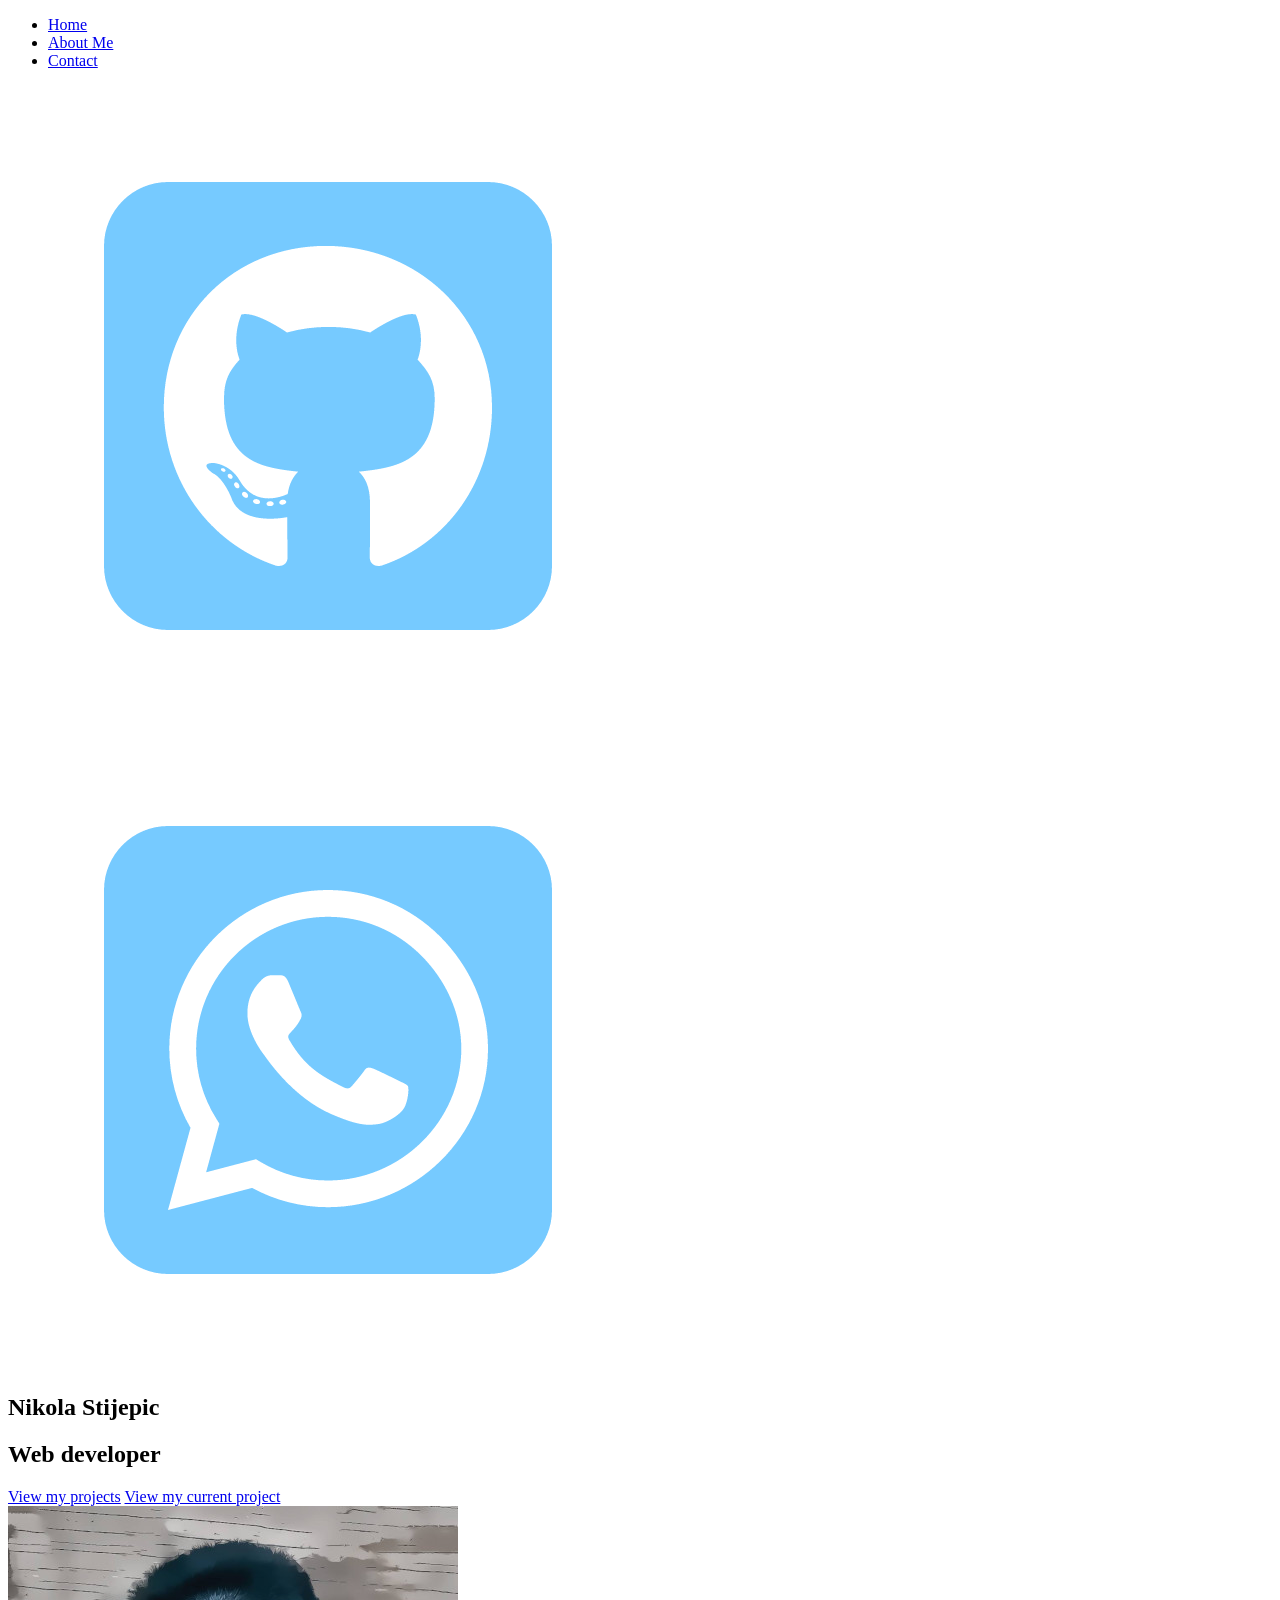
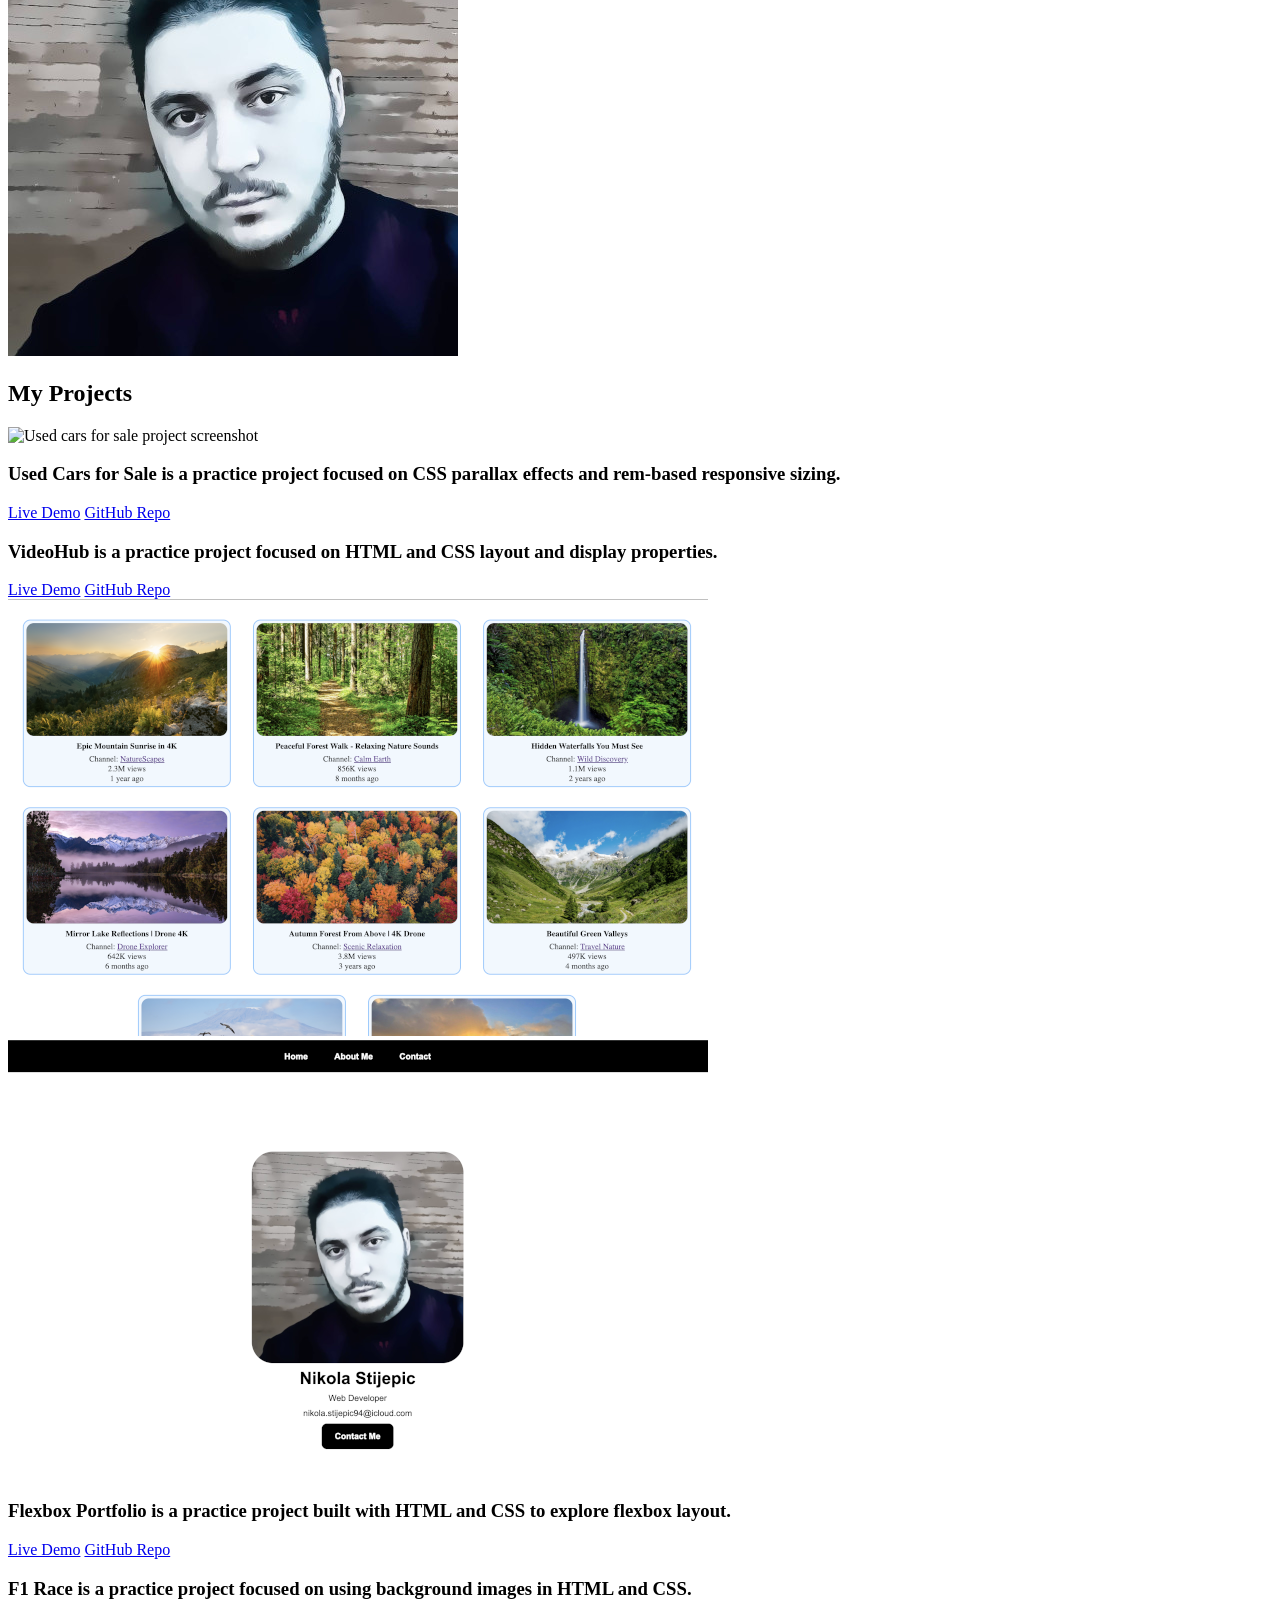
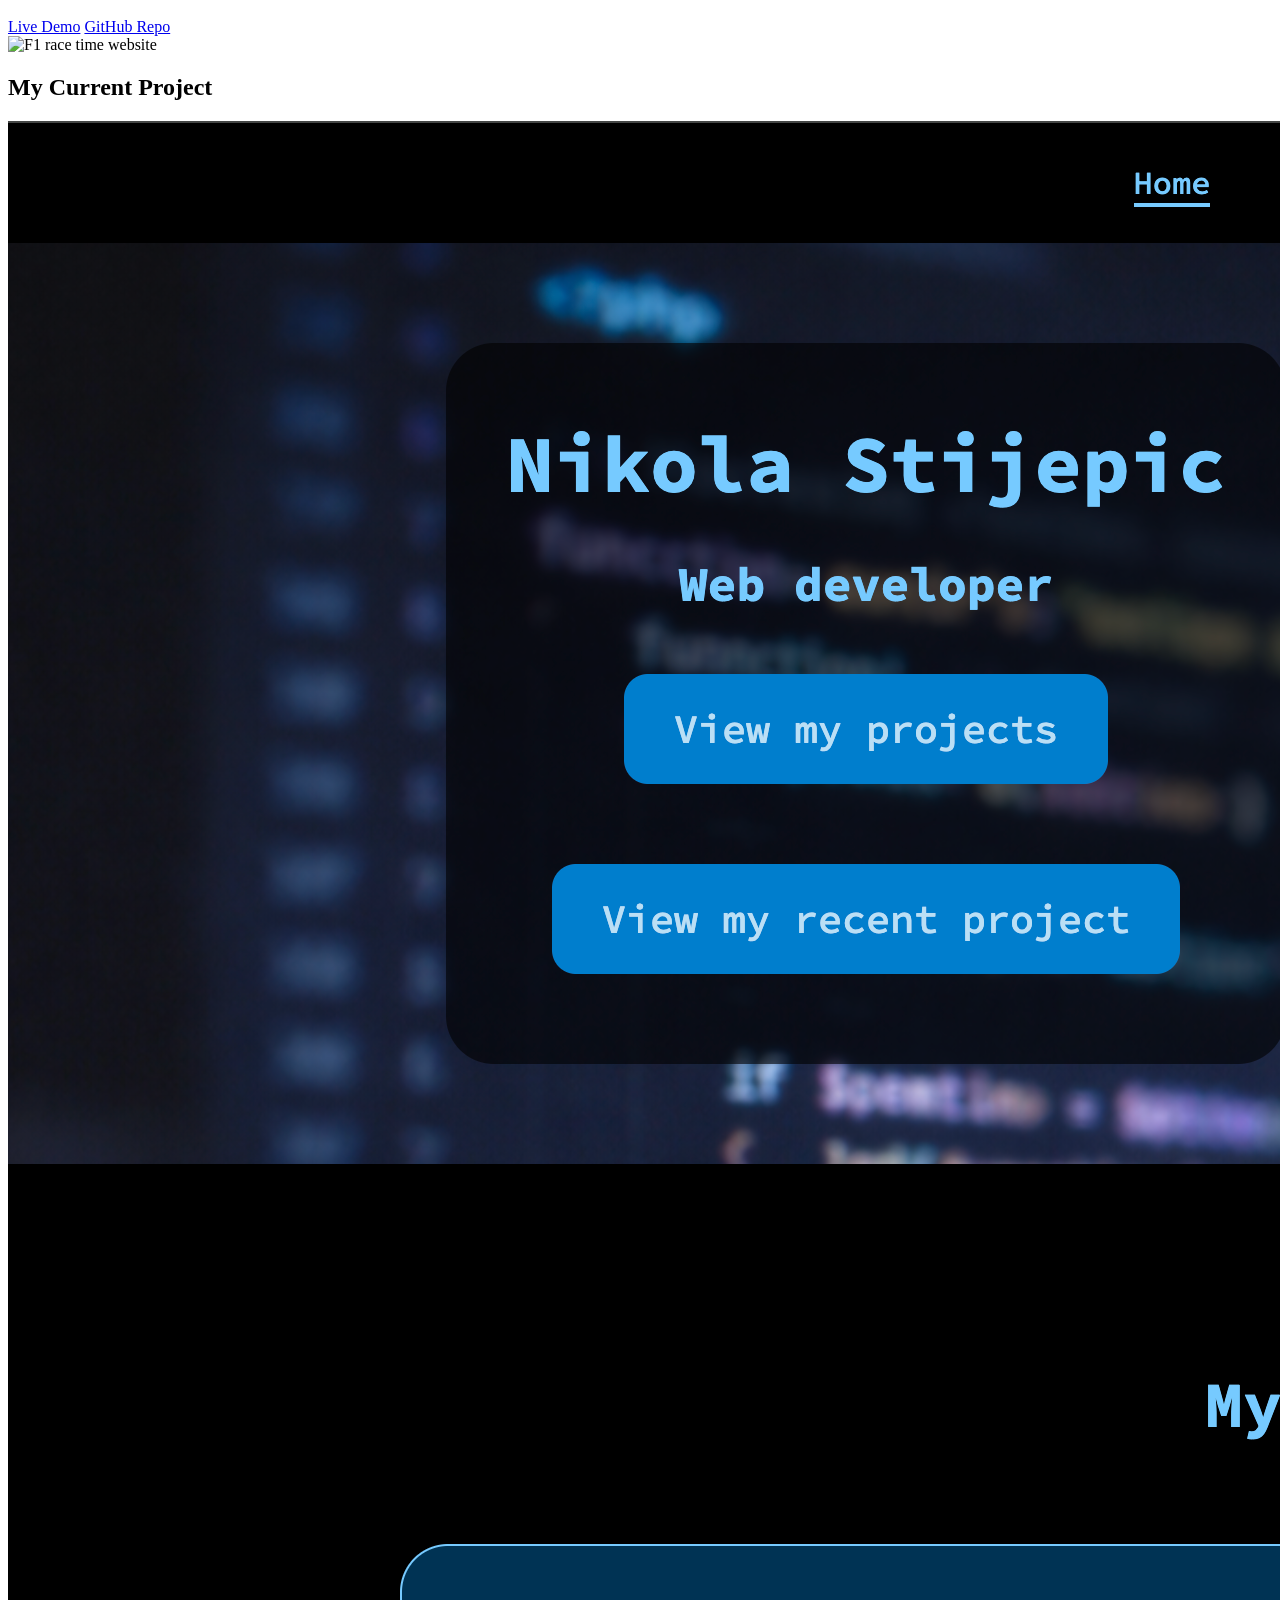
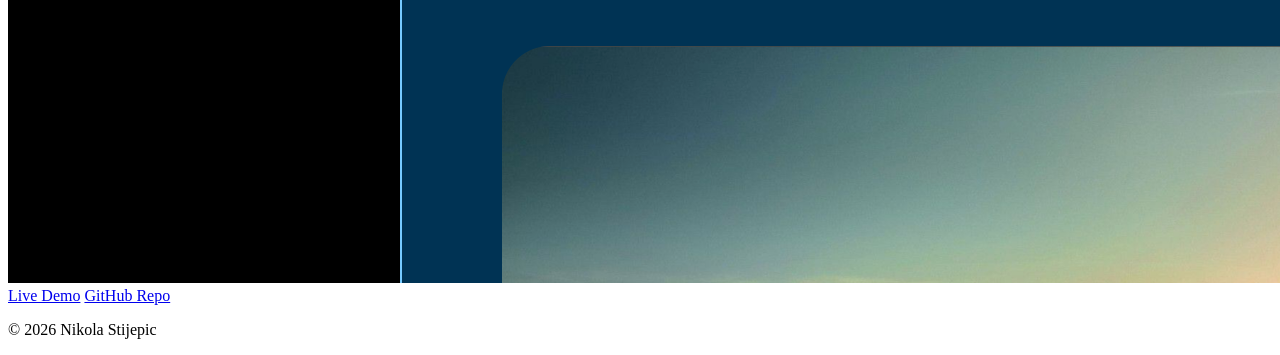
==== index.html @ 6e89bc98 "Update index.html" ====
<!doctype html>
<html>
	<head>
		<link rel="preconnect" href="https://fonts.googleapis.com" />
		<link rel="preconnect" href="https://fonts.gstatic.com" crossorigin />
		<link
			href="https://fonts.googleapis.com/css2?family=Source+Code+Pro:ital,wght@0,200..900;1,200..900&display=swap"
			rel="stylesheet"
		/>
		<link rel="stylesheet" href="CSS/style.css" />
		<title>Nikola Stijepic Portfolio</title>
	</head>
	<body id="top">
		<header>
			<nav class="nav-bar flex justify-center align-center">
				<ul class="nav-links flex justify-center align-center">
					<li><a class="active" href="index.html">Home</a></li>
					<li><a href="about.html">About Me</a></li>
					<li><a href="contact.html">Contact</a></li>
				</ul>
				<div class="nav-icons">
					<a href="https://github.com/nikolastijepic" target="_blank"
						><img
							src="assets/icons/square-github-brands-solid.png"
							alt="GitHub"
					/></a>
					<a href="https://wa.me/387644224485" target="_blank">
						<img
							src="assets/icons/square-whatsapp-brands-solid.png"
							alt="WhatsApp"
					/></a>
				</div>
			</nav>
		</header>
		<main>
			<section class="hero">
				<div class="hero-content flex justify-center flex-wrap align-center">
					<div class="hero-text flex align-center flex-column">
						<h1>Nikola Stijepic</h1>
						<h2>Web developer</h2>
						<a href="#view-my-projects">View my projects</a>
						<a href="#view-my-current-project">View my current project</a>
					</div>
					<div class="hero-img">
						<img
							src="assets/images/profile-photo.jpg"
							alt="Nikola Stijepic profile photo"
						/>
					</div>
				</div>
			</section>

			<section
				id="view-my-projects"
				class="my-projects flex align-center flex-column"
			>
				<h2>My Projects</h2>

				<article class="project-card flex justify-center align-center">
					<img
						src="assets/images/project-screenshots/used-cars-for-sale.png"
						alt="Used cars for sale project screenshot"
					/>
					<div class="project-card-description flex flex-column align-center">
						<h3>
							Used Cars for Sale is a practice project focused on CSS parallax
							effects and rem-based responsive sizing.
						</h3>
						<div class="project-card-links flex justify-center">
							<a
								href="https://nikolastijepic.github.io/domaci-10-parallax-rem/"
								target="_blank"
								>Live Demo</a
							>
							<a
								href="https://github.com/nikolastijepic/domaci-10-parallax-rem"
								target="_blank"
								>GitHub Repo</a
							>
						</div>
					</div>
				</article>

				<article class="project-card flex justify-center align-center">
					<div class="project-card-description flex flex-column align-center">
						<h3>
							VideoHub is a practice project focused on HTML and CSS layout and
							display properties.
						</h3>
						<div class="project-card-links flex justify-center">
							<a
								href="https://nikolastijepic.github.io/Domaci-7-HTML-CSS-Display/"
								target="_blank"
								>Live Demo</a
							>
							<a
								href="https://github.com/nikolastijepic/Domaci-7-HTML-CSS-Display"
								target="_blank"
								>GitHub Repo</a
							>
						</div>
					</div>

					<img
						src="assets/images/project-screenshots/videotube-html-css-display.png"
						alt="VideoTube project screenshot"
					/>
				</article>

				<article class="project-card flex justify-center align-center">
					<img
						src="assets/images/project-screenshots/flexbox-portfolio.png"
						alt="HTML CSS flexbox portfolio screenshot"
					/>
					<div class="project-card-description flex flex-column align-center">
						<h3>
							Flexbox Portfolio is a practice project built with HTML and CSS to
							explore flexbox layout.
						</h3>
						<div class="project-card-links flex justify-center">
							<a
								href="https://nikolastijepic.github.io/domaci-8-flex/"
								target="_blank"
								>Live Demo</a
							>
							<a
								href="https://github.com/nikolastijepic/domaci-8-flex"
								target="_blank"
								>GitHub Repo</a
							>
						</div>
					</div>
				</article>

				<article class="project-card flex justify-center align-center">
					<div class="project-card-description flex flex-column align-center">
						<h3>
							F1 Race is a practice project focused on using background images
							in HTML and CSS.
						</h3>
						<div class="project-card-links flex justify-center">
							<a
								href="https://nikolastijepic.github.io/domaci-9-background/"
								target="_blank"
								>Live Demo</a
							>
							<a
								href="https://github.com/nikolastijepic/domaci-9-background"
								target="_blank"
								>GitHub Repo</a
							>
						</div>
					</div>

					<img
						src="assets/images/project-screenshots/f1-race-background.png"
						alt="F1 race time website"
					/>
				</article>
			</section>

			<section
				id="view-my-current-project"
				class="current-project flex align-center flex-column"
			>
				<h2>My Current Project</h2>
				<article class="current-project-card flex flex-column align-center">
					<img
						src="assets/images/project-screenshots/recent-project/my-recent-project.png"
						alt="Recent project screenshot"
					/>
					<div class="current-project-links">
						<a
							href="https://nikolastijepic.github.io/my-portfolio/"
							target="_blank"
							>Live Demo</a
						>
						<a
							href="https://github.com/nikolastijepic/my-portfolio"
							target="_blank"
							>GitHub Repo</a
						>
					</div>
				</article>
			</section>
		</main>
		<footer class="footer flex justify-center align-center">
			<p>&COPY; 2026 Nikola Stijepic</p>
		</footer>
	</body>
</html>
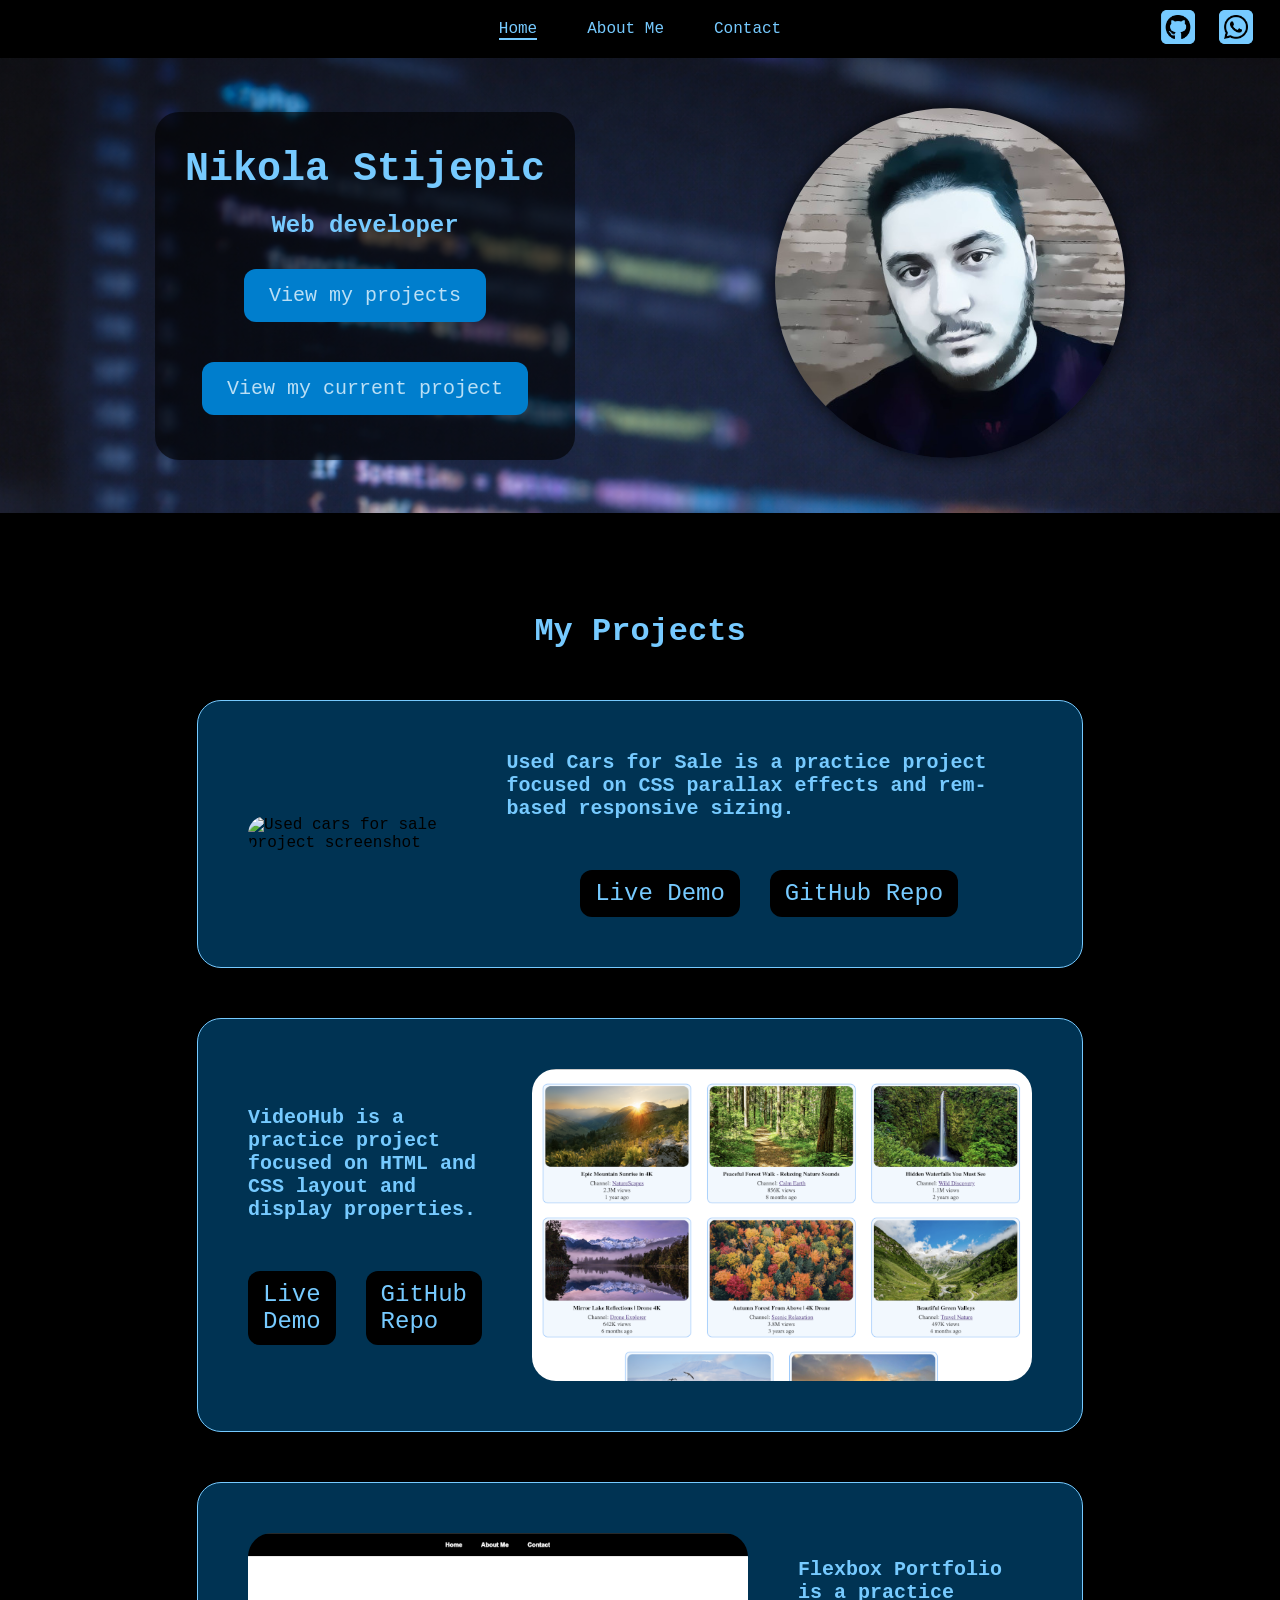
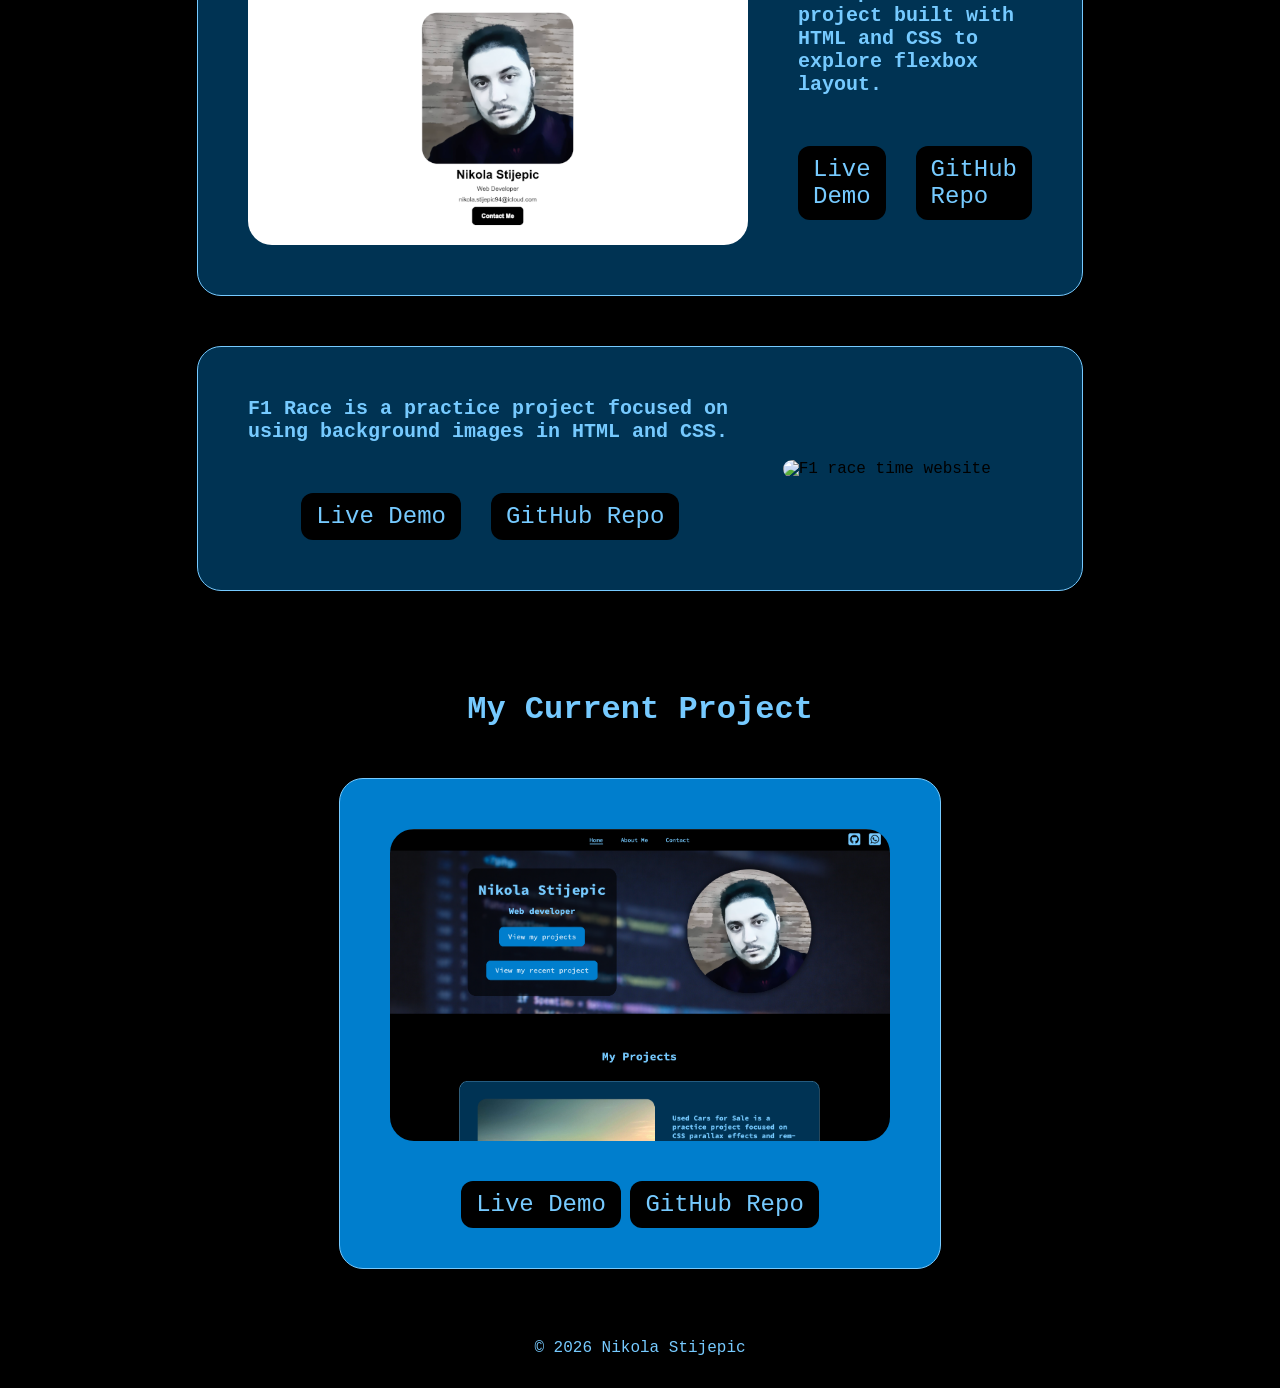
==== commit 0618d79e: "Fix CSS link" ====
--- a/index.html
+++ b/index.html
@@ -7,7 +7,7 @@
 			href="https://fonts.googleapis.com/css2?family=Source+Code+Pro:ital,wght@0,200..900;1,200..900&display=swap"
 			rel="stylesheet"
 		/>
-		<link rel="stylesheet" href="CSS/style.css" />
+		<link rel="stylesheet" href="css/style.css" />
 		<title>Nikola Stijepic Portfolio</title>
 	</head>
 	<body id="top">
--- a/css/style.css
+++ b/css/style.css
@@ -0,0 +1,304 @@
+:root {
+	--primary: #76caff;
+	--primary-dark: #007ecd;
+	--primary-light: #badff5;
+	--background: black;
+	--background-card: #003353;
+	--radius-sm: 6px;
+	--radius-md: 12px;
+	--radius-lg: 24px;
+	--radius-round: 50%;
+}
+
+* {
+	margin: 0;
+	padding: 0;
+	box-sizing: border-box;
+}
+html {
+	background-color: var(--background);
+	scroll-behavior: smooth;
+}
+
+body {
+	font-family: "Source Code Pro", monospace;
+	font-optical-sizing: auto;
+	font-weight: 500;
+	font-style: normal;
+}
+
+.flex {
+	display: flex;
+}
+
+.justify-center {
+	justify-content: center;
+}
+
+.align-center {
+	align-items: center;
+}
+
+.flex-column {
+	flex-direction: column;
+}
+
+.flex-wrap {
+	flex-wrap: wrap;
+}
+
+/* ---------- Navigation Bar ----------- */
+
+.nav-bar {
+	position: relative;
+	padding: 20px 0;
+}
+
+.nav-bar ul {
+	list-style: none;
+	gap: 50px;
+}
+
+.nav-bar a {
+	color: var(--primary);
+	text-decoration: none;
+}
+
+.nav-bar a:hover {
+	color: var(--primary-dark);
+}
+
+.nav-links {
+	gap: 50px;
+}
+
+.nav-icons {
+	position: absolute;
+	right: 20px;
+}
+
+.nav-icons img {
+	width: 48px;
+	height: 48px;
+}
+
+.active {
+	border-bottom: 2px solid var(--primary);
+}
+
+/* ---------- HOME PAGE ----------- */
+
+/* --- Hero --- */
+
+.hero {
+	background-image: url(../assets/images/code-bg.png);
+	background-size: cover;
+	background-position: center;
+	background-attachment: fixed;
+}
+
+.hero-content {
+	gap: 80px 200px;
+	padding: 50px 0;
+}
+
+.hero-text {
+	color: var(--primary);
+	border-radius: var(--radius-lg);
+	gap: 20px;
+	background-color: rgba(0, 0, 0, 0.607);
+	padding: 35px 30px;
+}
+
+.hero-text h1 {
+	font-size: 2.5rem;
+}
+
+.hero-text h2 {
+	font-size: 1.5rem;
+}
+
+.hero-text a {
+	padding: 15px 25px;
+	margin: 10px 0;
+	font-size: 1.25rem;
+	background-color: var(--primary-dark);
+	border-radius: var(--radius-md);
+	text-decoration: none;
+	color: var(--primary-light);
+	transition: transform 0.2s ease;
+}
+
+.hero-text a:hover {
+	background: var(--primary-dark);
+	color: var(--primary-light);
+	transform: translateY(-3px);
+}
+
+.hero-img img {
+	border-radius: var(--radius-round);
+	width: 350px;
+	box-shadow: 0 0 20px rgba(0, 0, 0, 0.792);
+}
+
+/* --- My Projects --- */
+
+.my-projects {
+	gap: 50px;
+	margin: 0 200px 50px 200px;
+}
+
+.my-projects h2 {
+	color: var(--primary);
+	margin-top: 100px;
+	font-size: 2rem;
+}
+
+.project-card {
+	border: solid 1px var(--primary);
+	border-radius: var(--radius-lg);
+	gap: 50px;
+	padding: 50px;
+	background-color: var(--background-card);
+}
+
+.project-card img {
+	width: 500px;
+	border-radius: var(--radius-lg);
+}
+
+.project-card-description {
+	gap: 50px;
+}
+
+.project-card-description h3 {
+	font-size: 1.25rem;
+	color: var(--primary);
+}
+
+.project-card-links {
+	gap: 30px;
+}
+
+.project-card-links a {
+	text-decoration: none;
+	font-size: 1.5rem;
+	color: var(--primary);
+	background-color: var(--background);
+	border-radius: var(--radius-md);
+	padding: 10px 15px;
+}
+
+.project-card-links a:hover {
+	background-color: rgb(25, 25, 25);
+}
+
+/* --- My Current Projects --- */
+
+.current-project h2 {
+	color: var(--primary);
+	font-size: 2rem;
+	margin-top: 50px;
+}
+
+.current-project {
+	gap: 50px;
+}
+
+.current-project-card {
+	border: solid 1px var(--primary);
+	border-radius: var(--radius-lg);
+	gap: 50px;
+	padding: 50px;
+	background-color: var(--primary-dark);
+}
+
+.current-project-card img {
+	width: 500px;
+	border-radius: var(--radius-lg);
+}
+
+.current-project-links a {
+	text-decoration: none;
+	font-size: 1.5rem;
+	color: var(--primary);
+	background-color: var(--background);
+	border-radius: var(--radius-md);
+	padding: 10px 15px;
+}
+
+.current-project-links a:hover {
+	background-color: rgb(25, 25, 25);
+}
+
+/* ---------- Footer ----------- */
+
+.footer {
+	color: var(--primary);
+	padding: 20px 0;
+	margin-top: 50px;
+}
+
+/* ---------- CONTACT PAGE ----------- */
+
+.contact-section {
+	max-width: 600px;
+	margin: 100px auto;
+	padding: 40px;
+	gap: 25px;
+}
+
+.contact-section h1 {
+	color: var(--primary);
+	text-align: center;
+}
+
+.contact-form {
+	background: var(--primary-dark);
+	border-radius: var(--radius-md);
+	padding: 40px;
+	box-shadow: 0 10px 30px rgba(0, 0, 0, 0.1);
+	gap: 20px;
+}
+
+.form-group {
+	text-align: left;
+	gap: 5px;
+}
+
+.form-group label {
+	font-size: 1.1rem;
+}
+
+.contact-form input,
+.contact-form textarea {
+	padding: 12px;
+	border: 1px solid #bce5ff;
+	font-size: 1.1rem;
+	border-radius: var(--radius-md);
+	background-color: var(--primary);
+}
+
+.contact-form input:focus,
+.contact-form textarea:focus {
+	outline: none;
+	border-color: var(--primary-dark);
+}
+
+.contact-form button {
+	margin-top: 10px;
+	padding: 14px;
+	border: none;
+	border-radius: 10px;
+	background: var(--background);
+	color: var(--primary);
+	font-size: 1.1rem;
+	cursor: pointer;
+	transition: transform 0.3s ease;
+}
+
+.contact-form button:hover {
+	background-color: rgb(30, 30, 30);
+	color: var(--primary);
+	transform: translateY(-3px);
+}
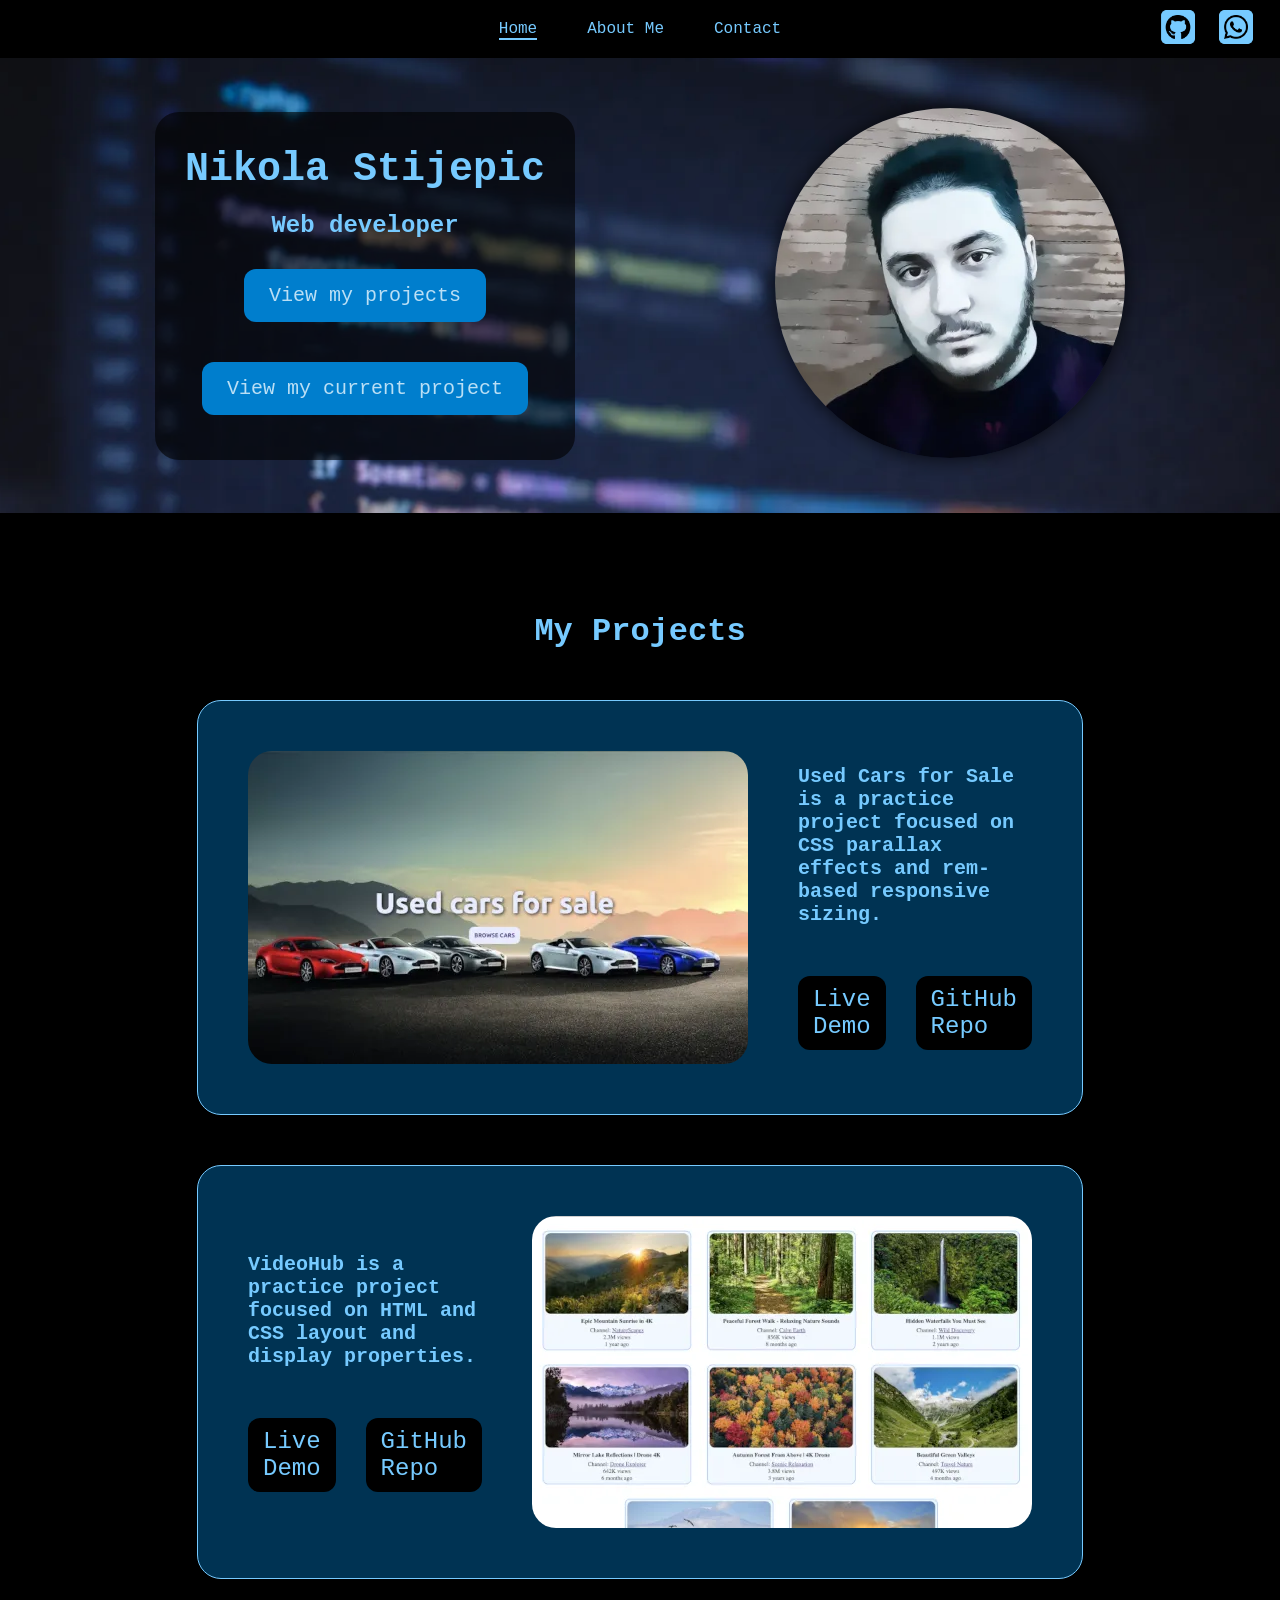
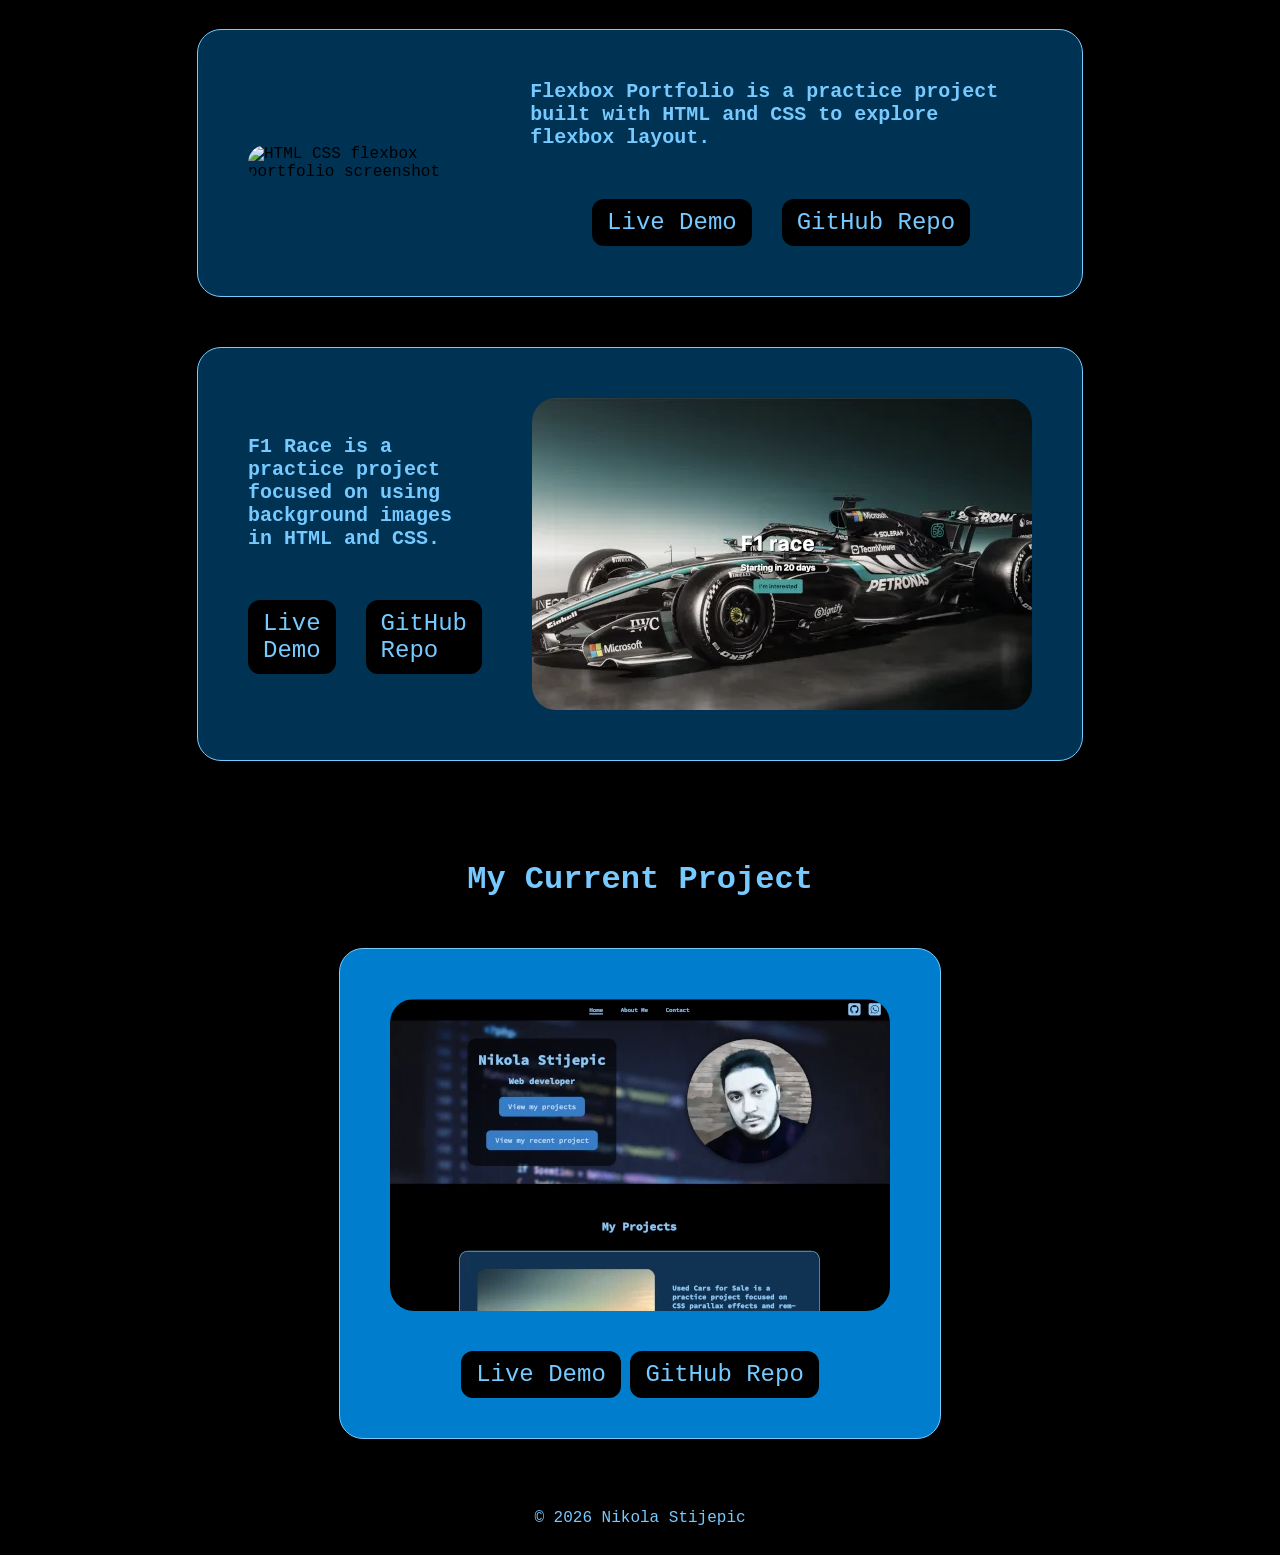
==== commit 02c14ce7: "Optimize images for better performance v2" ====
--- a/index.html
+++ b/index.html
@@ -43,7 +43,7 @@
 					</div>
 					<div class="hero-img">
 						<img
-							src="assets/images/profile-photo.jpg"
+							src="assets/images/profile-photo.webp"
 							alt="Nikola Stijepic profile photo"
 						/>
 					</div>
@@ -58,7 +58,7 @@
 
 				<article class="project-card flex justify-center align-center">
 					<img
-						src="assets/images/project-screenshots/used-cars-for-sale.png"
+						src="assets/images/project-screenshots/used-cars-for-sale.webp"
 						alt="Used cars for sale project screenshot"
 					/>
 					<div class="project-card-description flex flex-column align-center">
@@ -102,7 +102,7 @@
 					</div>
 
 					<img
-						src="assets/images/project-screenshots/videotube-html-css-display.png"
+						src="assets/images/project-screenshots/videotube-html-css-display.webp"
 						alt="VideoTube project screenshot"
 					/>
 				</article>
@@ -153,7 +153,7 @@
 					</div>
 
 					<img
-						src="assets/images/project-screenshots/f1-race-background.png"
+						src="assets/images/project-screenshots/f1-race-background.webp"
 						alt="F1 race time website"
 					/>
 				</article>
@@ -166,7 +166,7 @@
 				<h2>My Current Project</h2>
 				<article class="current-project-card flex flex-column align-center">
 					<img
-						src="assets/images/project-screenshots/recent-project/my-recent-project.png"
+						src="assets/images/project-screenshots/current-project/my-current-project.webp"
 						alt="Recent project screenshot"
 					/>
 					<div class="current-project-links">
--- a/css/style.css
+++ b/css/style.css
@@ -91,7 +91,7 @@
 /* --- Hero --- */
 
 .hero {
-	background-image: url(../assets/images/code-bg.png);
+	background-image: url(../assets/images/code-bg.webp);
 	background-size: cover;
 	background-position: center;
 	background-attachment: fixed;
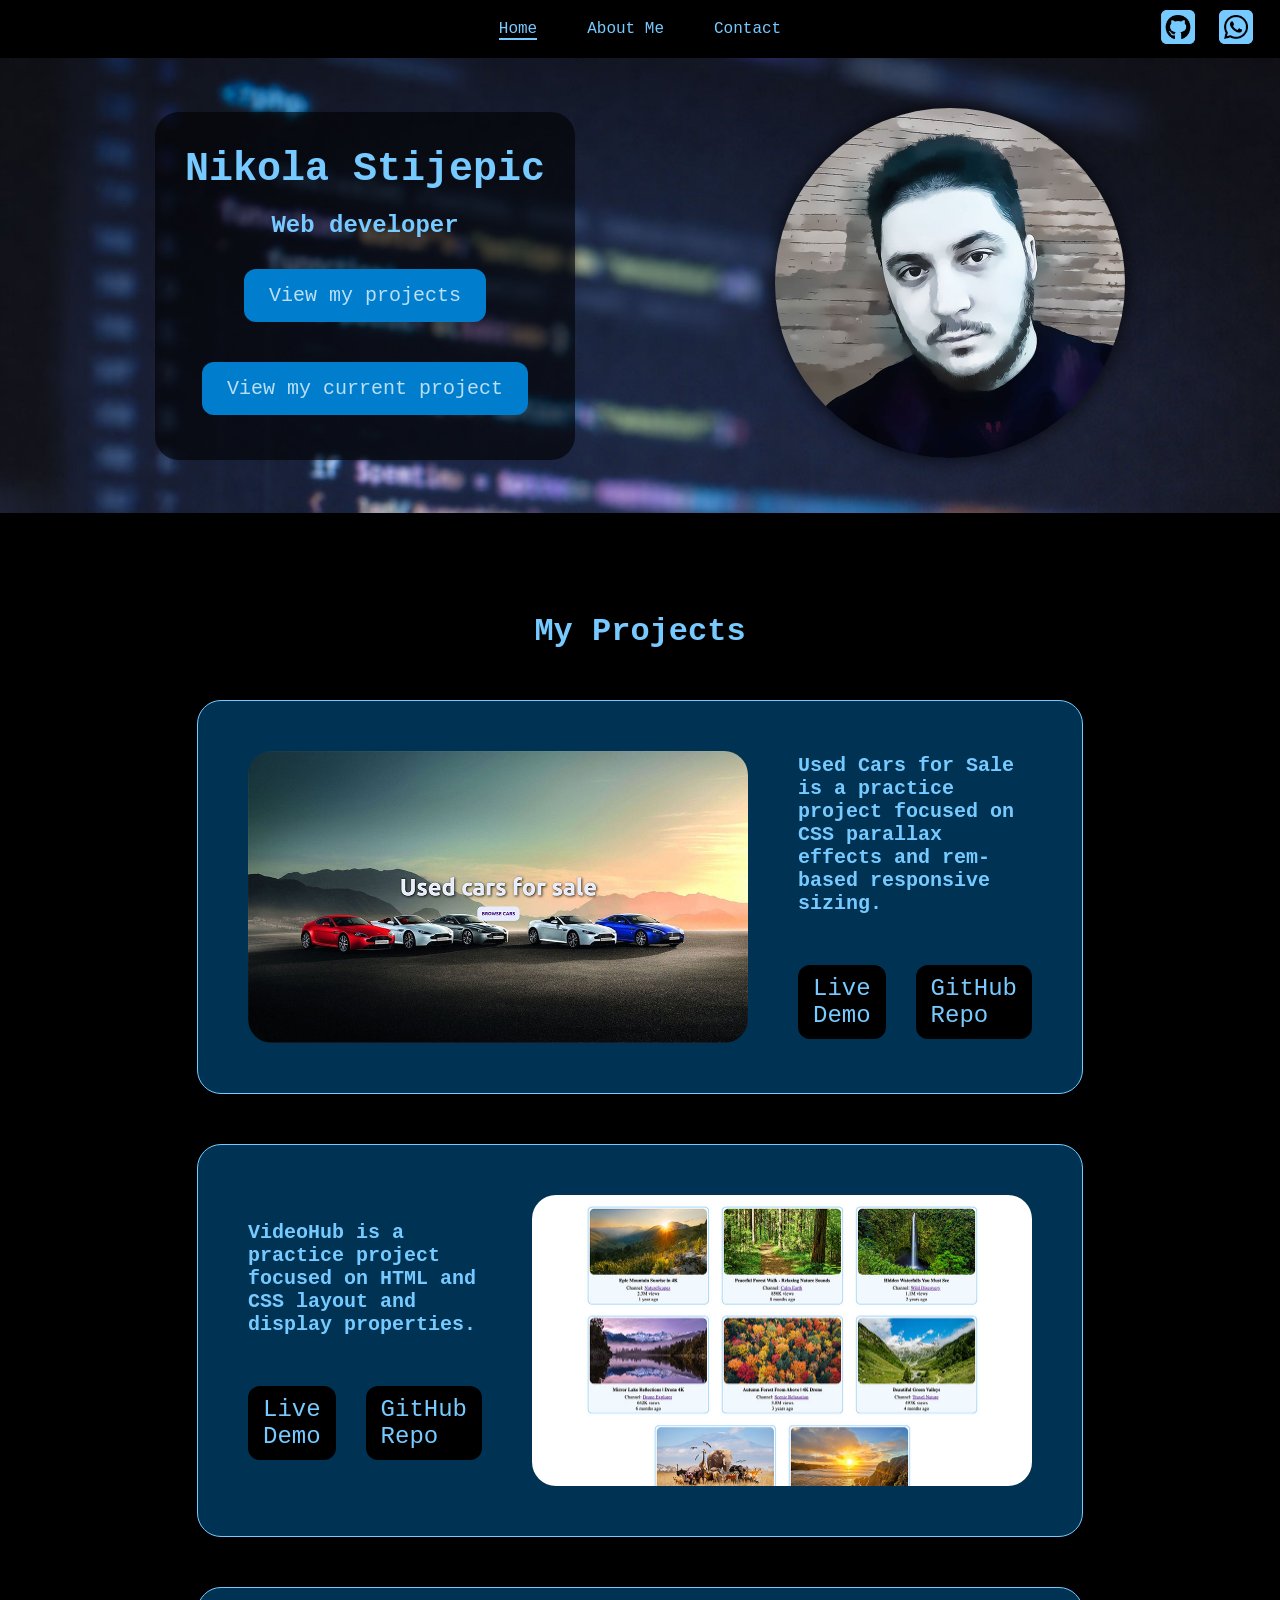
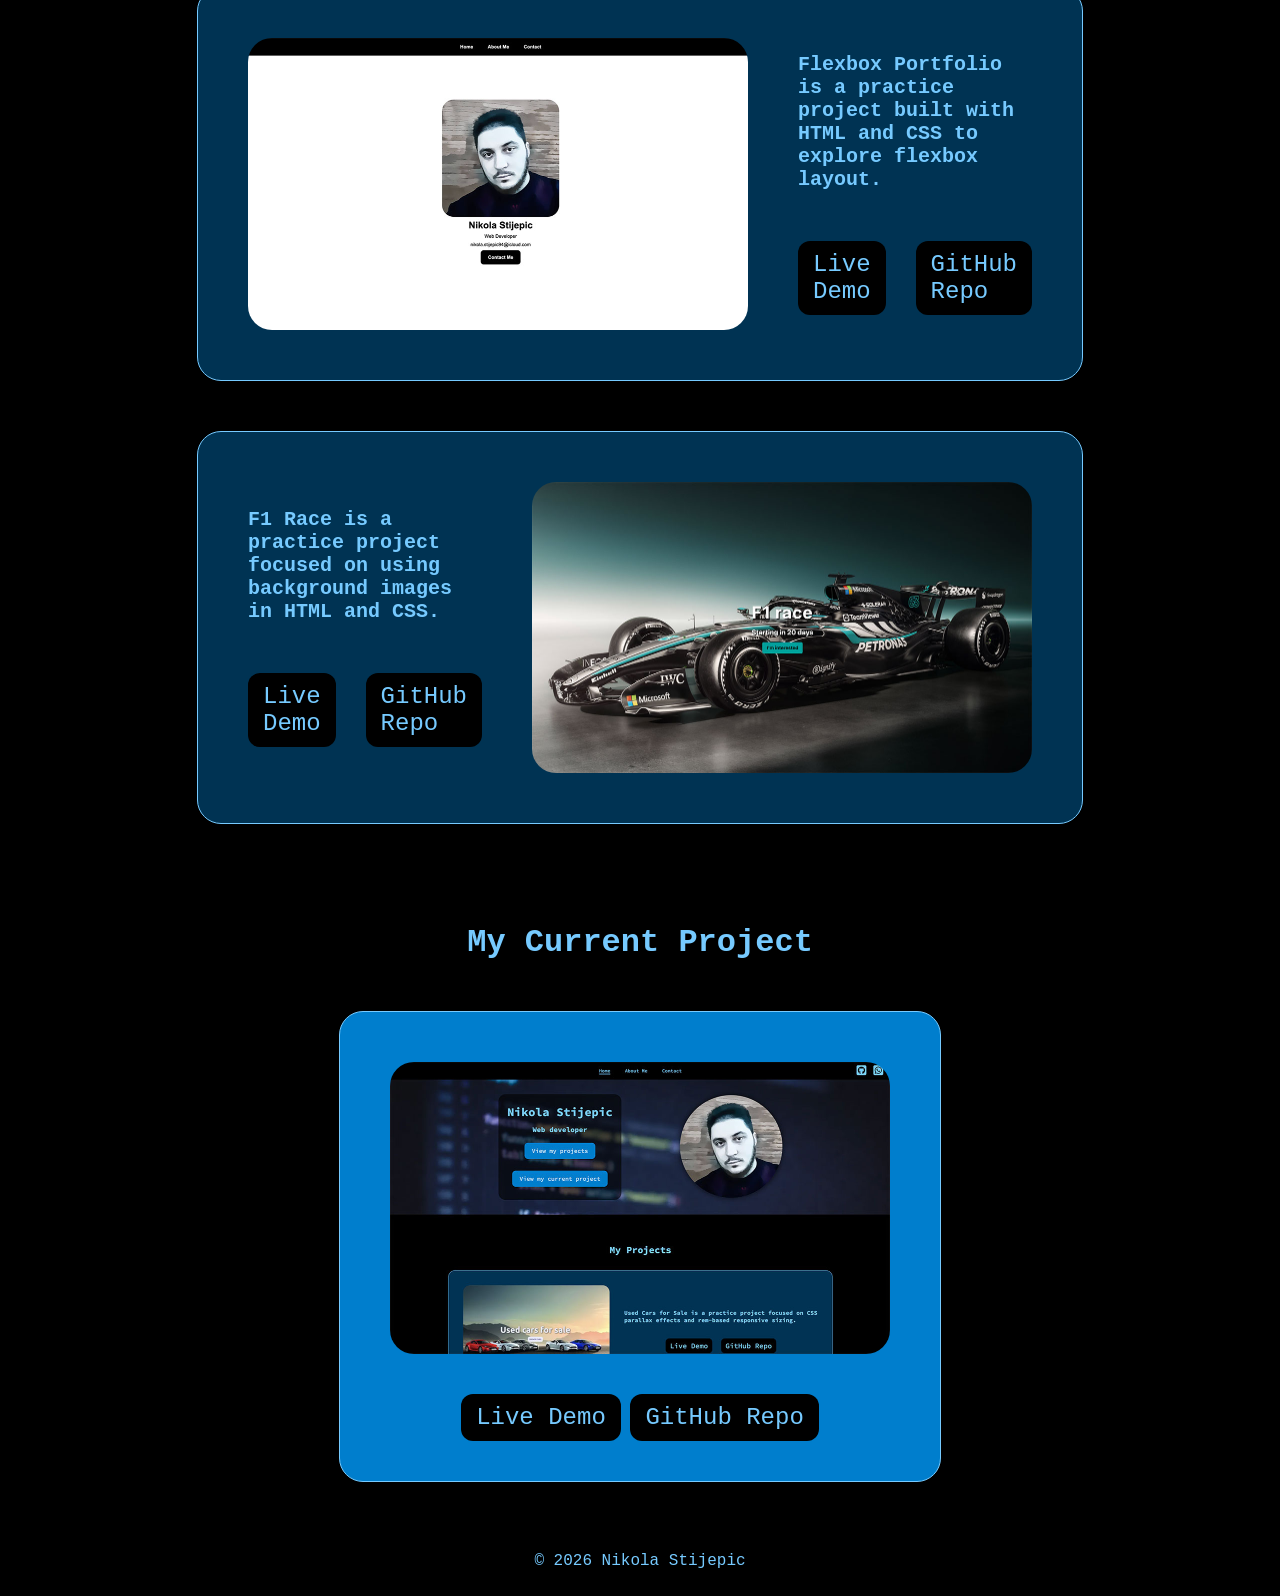
==== commit df929c00: "Optimize images for better performance v3" ====
--- a/index.html
+++ b/index.html
@@ -10,7 +10,7 @@
 		<link rel="stylesheet" href="css/style.css" />
 		<title>Nikola Stijepic Portfolio</title>
 	</head>
-	<body id="top">
+	<body>
 		<header>
 			<nav class="nav-bar flex justify-center align-center">
 				<ul class="nav-links flex justify-center align-center">
@@ -34,7 +34,7 @@
 		</header>
 		<main>
 			<section class="hero">
-				<div class="hero-content flex justify-center flex-wrap align-center">
+				<div class="hero-content flex justify-center align-center flex-wrap">
 					<div class="hero-text flex align-center flex-column">
 						<h1>Nikola Stijepic</h1>
 						<h2>Web developer</h2>
@@ -43,7 +43,7 @@
 					</div>
 					<div class="hero-img">
 						<img
-							src="assets/images/profile-photo.webp"
+							src="assets/images/profile-photo.jpg"
 							alt="Nikola Stijepic profile photo"
 						/>
 					</div>
@@ -58,7 +58,7 @@
 
 				<article class="project-card flex justify-center align-center">
 					<img
-						src="assets/images/project-screenshots/used-cars-for-sale.webp"
+						src="assets/images/project-screenshots/used-cars-for-sale.jpg"
 						alt="Used cars for sale project screenshot"
 					/>
 					<div class="project-card-description flex flex-column align-center">
@@ -102,14 +102,14 @@
 					</div>
 
 					<img
-						src="assets/images/project-screenshots/videotube-html-css-display.webp"
+						src="assets/images/project-screenshots/videotube-html-css-display.jpg"
 						alt="VideoTube project screenshot"
 					/>
 				</article>
 
 				<article class="project-card flex justify-center align-center">
 					<img
-						src="assets/images/project-screenshots/flexbox-portfolio.png"
+						src="assets/images/project-screenshots/flexbox-portfolio.jpg"
 						alt="HTML CSS flexbox portfolio screenshot"
 					/>
 					<div class="project-card-description flex flex-column align-center">
@@ -153,7 +153,7 @@
 					</div>
 
 					<img
-						src="assets/images/project-screenshots/f1-race-background.webp"
+						src="assets/images/project-screenshots/f1-race-background.jpg"
 						alt="F1 race time website"
 					/>
 				</article>
@@ -166,7 +166,7 @@
 				<h2>My Current Project</h2>
 				<article class="current-project-card flex flex-column align-center">
 					<img
-						src="assets/images/project-screenshots/current-project/my-current-project.webp"
+						src="assets/images/project-screenshots/current-project/my-current-project.jpg"
 						alt="Recent project screenshot"
 					/>
 					<div class="current-project-links">
--- a/css/style.css
+++ b/css/style.css
@@ -91,7 +91,7 @@
 /* --- Hero --- */
 
 .hero {
-	background-image: url(../assets/images/code-bg.webp);
+	background-image: url(../assets/images/code-bg.jpg);
 	background-size: cover;
 	background-position: center;
 	background-attachment: fixed;
@@ -99,7 +99,7 @@
 
 .hero-content {
 	gap: 80px 200px;
-	padding: 50px 0;
+	padding: 50px;
 }
 
 .hero-text {
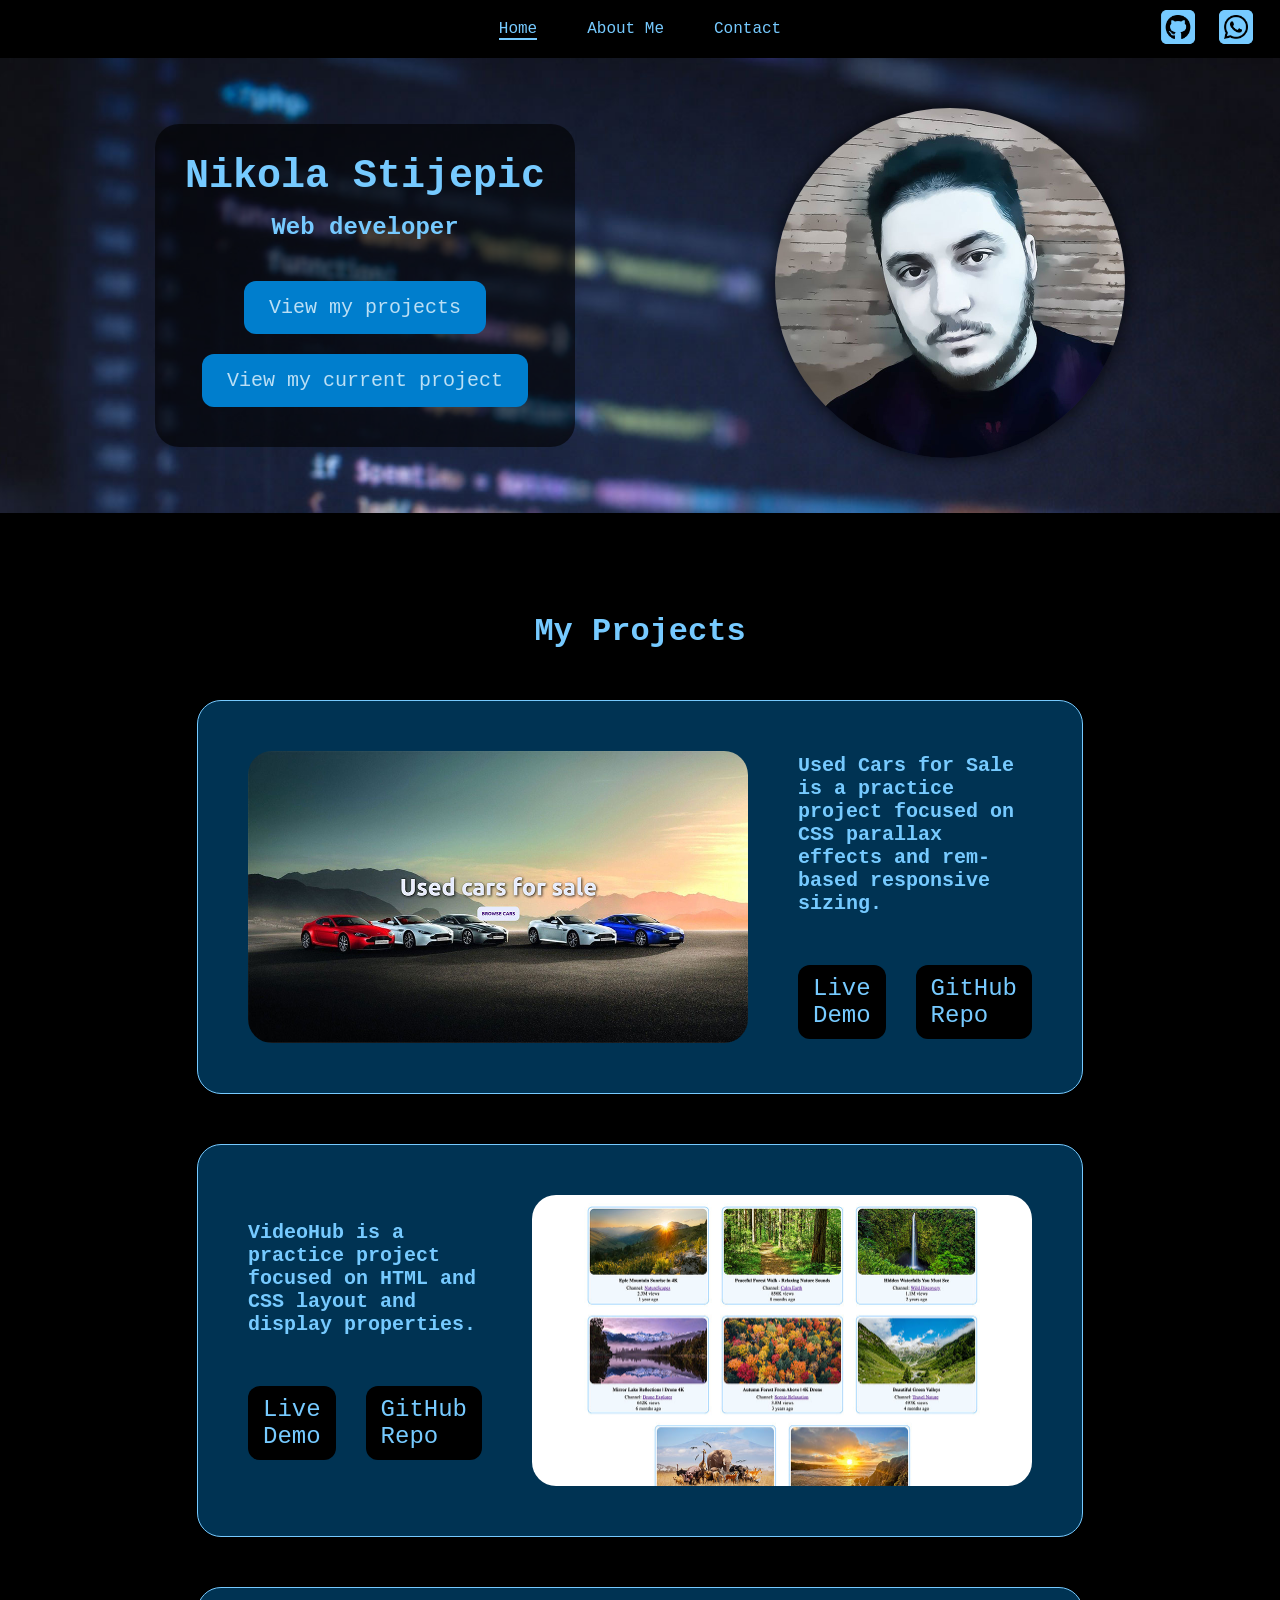
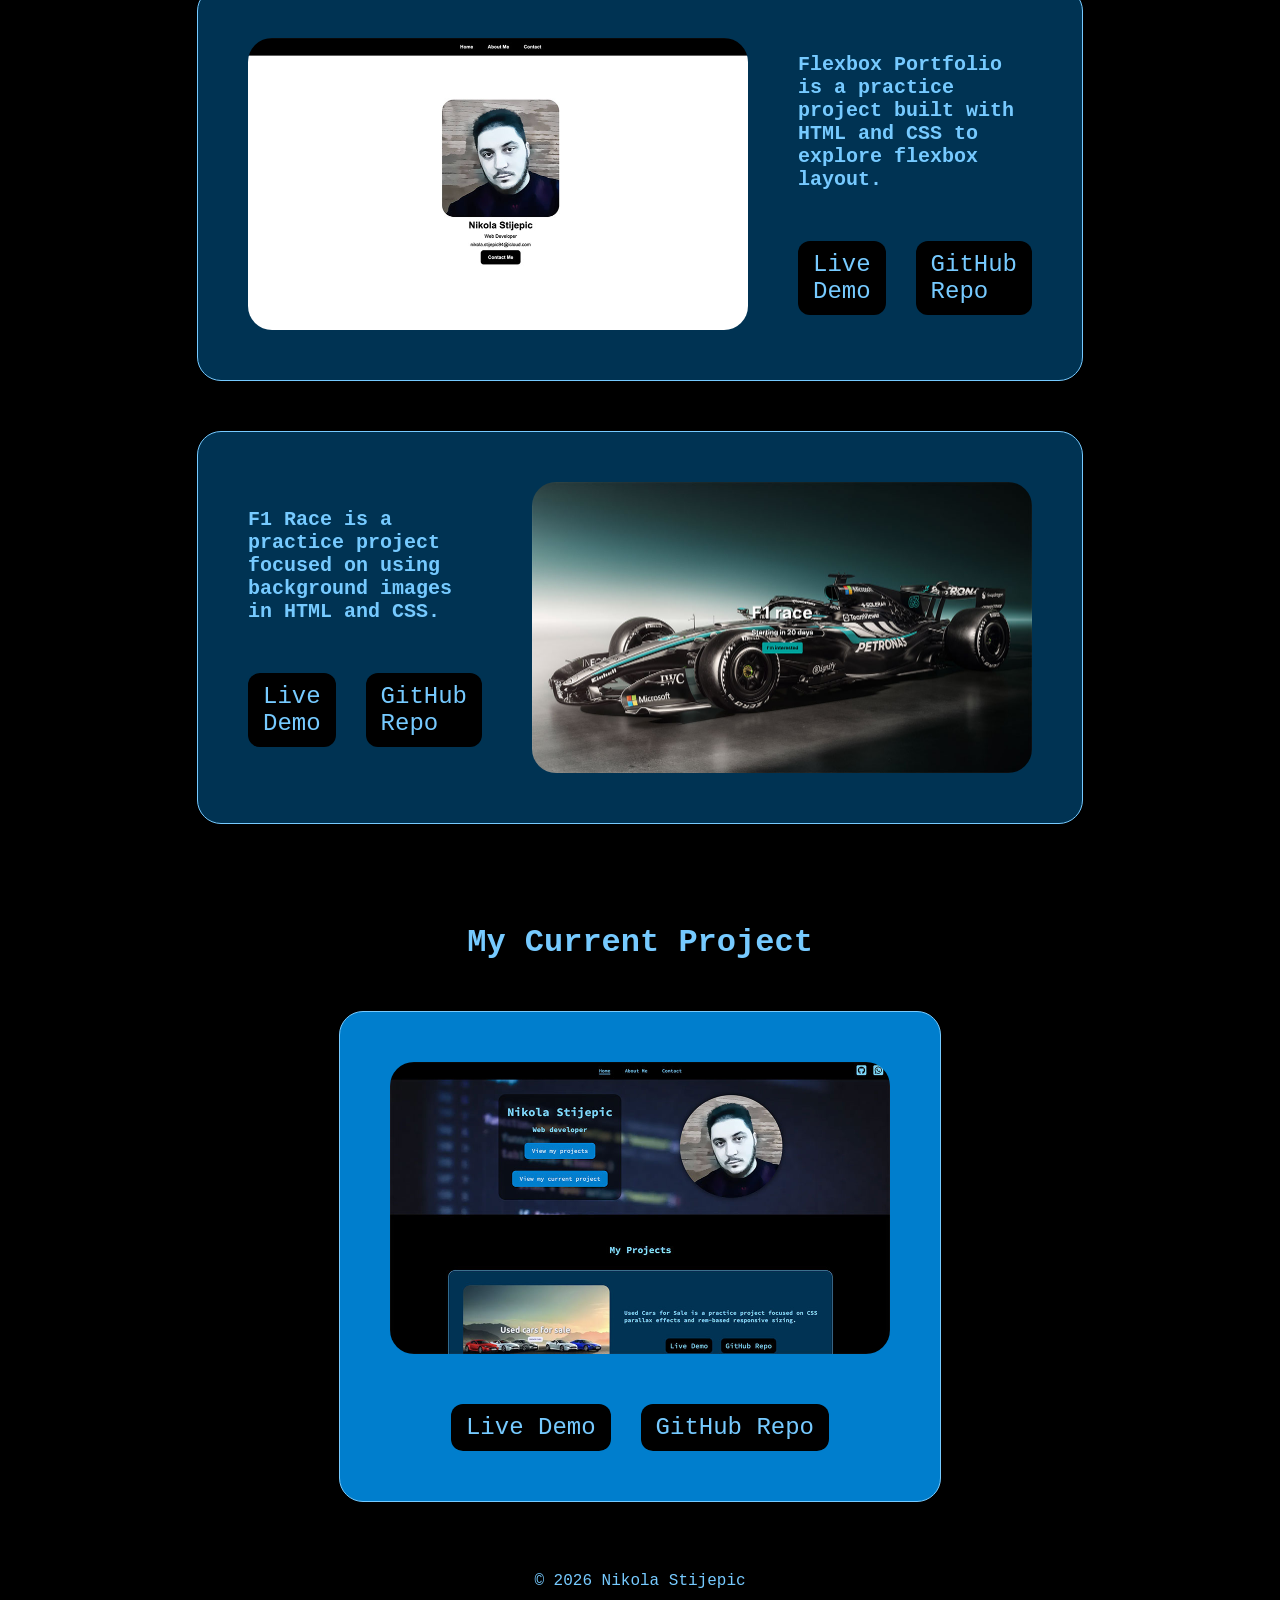
==== commit 4f0ed8a2: "Initial mobile responsiveness implementation (430px)" ====
--- a/index.html
+++ b/index.html
@@ -8,7 +8,8 @@
 			rel="stylesheet"
 		/>
 		<link rel="stylesheet" href="css/style.css" />
-		<title>Nikola Stijepic Portfolio</title>
+		<title>Nikola Stijepic Portfolio - Home</title>
+		<meta name="viewport" content="width=device-width, initial-scale=1.0" />
 	</head>
 	<body>
 		<header>
@@ -35,11 +36,17 @@
 		<main>
 			<section class="hero">
 				<div class="hero-content flex justify-center align-center flex-wrap">
-					<div class="hero-text flex align-center flex-column">
-						<h1>Nikola Stijepic</h1>
-						<h2>Web developer</h2>
-						<a href="#view-my-projects">View my projects</a>
-						<a href="#view-my-current-project">View my current project</a>
+					<div
+						class="hero-text-buttons flex align-center flex-column text-center"
+					>
+						<div class="hero-text flex align-center flex-column">
+							<h1>Nikola Stijepic</h1>
+							<h2>Web developer</h2>
+						</div>
+						<div class="flex align-center flex-column">
+							<a href="#view-my-projects">View my projects</a>
+							<a href="#view-my-current-project">View my current project</a>
+						</div>
 					</div>
 					<div class="hero-img">
 						<img
@@ -61,7 +68,7 @@
 						src="assets/images/project-screenshots/used-cars-for-sale.jpg"
 						alt="Used cars for sale project screenshot"
 					/>
-					<div class="project-card-description flex flex-column align-center">
+					<div class="project-card-description flex align-center flex-column">
 						<h3>
 							Used Cars for Sale is a practice project focused on CSS parallax
 							effects and rem-based responsive sizing.
@@ -169,7 +176,7 @@
 						src="assets/images/project-screenshots/current-project/my-current-project.jpg"
 						alt="Recent project screenshot"
 					/>
-					<div class="current-project-links">
+					<div class="current-project-links flex justify-center">
 						<a
 							href="https://nikolastijepic.github.io/my-portfolio/"
 							target="_blank"
--- a/css/style.css
+++ b/css/style.css
@@ -47,6 +47,10 @@
 	flex-wrap: wrap;
 }
 
+.text-center {
+	text-align: center;
+}
+
 /* ---------- Navigation Bar ----------- */
 
 .nav-bar {
@@ -102,12 +106,16 @@
 	padding: 50px;
 }
 
+.hero-text-buttons {
+	background-color: rgba(0, 0, 0, 0.607);
+	gap: 30px;
+	padding: 30px 30px;
+	border-radius: var(--radius-lg);
+}
+
 .hero-text {
 	color: var(--primary);
-	border-radius: var(--radius-lg);
-	gap: 20px;
-	background-color: rgba(0, 0, 0, 0.607);
-	padding: 35px 30px;
+	gap: 15px;
 }
 
 .hero-text h1 {
@@ -118,7 +126,7 @@
 	font-size: 1.5rem;
 }
 
-.hero-text a {
+.hero-text-buttons a {
 	padding: 15px 25px;
 	margin: 10px 0;
 	font-size: 1.25rem;
@@ -129,7 +137,7 @@
 	transition: transform 0.2s ease;
 }
 
-.hero-text a:hover {
+.hero-buttons a:hover {
 	background: var(--primary-dark);
 	color: var(--primary-light);
 	transform: translateY(-3px);
@@ -160,6 +168,7 @@
 	gap: 50px;
 	padding: 50px;
 	background-color: var(--background-card);
+	max-width: 1200px;
 }
 
 .project-card img {
@@ -195,14 +204,14 @@
 
 /* --- My Current Projects --- */
 
+.current-project {
+	gap: 50px;
+}
+
 .current-project h2 {
 	color: var(--primary);
 	font-size: 2rem;
 	margin-top: 50px;
-}
-
-.current-project {
-	gap: 50px;
 }
 
 .current-project-card {
@@ -211,11 +220,16 @@
 	gap: 50px;
 	padding: 50px;
 	background-color: var(--primary-dark);
+	max-width: 1200px;
 }
 
 .current-project-card img {
 	width: 500px;
 	border-radius: var(--radius-lg);
+}
+
+.current-project-links {
+	gap: 30px;
 }
 
 .current-project-links a {
@@ -248,7 +262,7 @@
 	gap: 25px;
 }
 
-.contact-section h1 {
+.contact-section h2 {
 	color: var(--primary);
 	text-align: center;
 }
@@ -302,3 +316,114 @@
 	color: var(--primary);
 	transform: translateY(-3px);
 }
+
+@media only screen and (max-width: 430px) {
+	.nav-bar {
+		padding: 10px 25px;
+		justify-content: space-between;
+	}
+	.nav-bar ul {
+		gap: 15px;
+		font-size: 1.1rem;
+	}
+	.nav-icons {
+		position: static;
+		right: auto;
+	}
+	.hero {
+		height: 100vh;
+	}
+	.hero-text-buttons {
+		gap: 15px;
+		padding: 10px 10px;
+		border-radius: var(--radius-md);
+	}
+	.hero-content {
+		gap: 30px;
+		padding: 15px;
+	}
+	.hero-text {
+		border-radius: var(--radius-md);
+		padding: 25px 20px;
+	}
+	.hero-img img {
+		width: 300px;
+	}
+	.my-projects {
+		margin: 0 15px;
+		gap: 35px;
+	}
+	.my-projects h2 {
+		margin-top: 50px;
+		font-size: 1.8rem;
+	}
+
+	.project-card {
+		border-radius: var(--radius-md);
+		gap: 35px;
+		padding: 15px;
+		display: flex;
+		flex-direction: column;
+	}
+	.project-card img {
+		max-width: 100%;
+		order: -1;
+
+		border-radius: var(--radius-md);
+	}
+	.project-card-description {
+		gap: 25px;
+	}
+	.project-card-description h3 {
+		font-size: 1.25rem;
+		padding: 0 10px;
+	}
+	.project-card-links a {
+		font-size: 1.3rem;
+		border-radius: var(--radius-sm);
+		padding: 10px 13px;
+	}
+	.current-project {
+		gap: 35px;
+	}
+	.current-project h2 {
+		font-size: 1.8rem;
+	}
+	.current-project-card {
+		border-radius: var(--radius-md);
+		gap: 35px;
+		margin: 0 15px;
+		padding: 15px;
+		display: flex;
+		flex-direction: column;
+	}
+	.current-project-card img {
+		max-width: 100%;
+		border-radius: var(--radius-md);
+	}
+	.current-project-card a {
+		font-size: 1.3rem;
+		border-radius: var(--radius-sm);
+		padding: 10px 13px;
+	}
+	.current-project-links {
+		gap: 35px;
+	}
+	.contact-section {
+		margin: 50px 15px;
+		padding: 0;
+		gap: 20px;
+	}
+	.contact-section h2 {
+		font-size: 1.8rem;
+	}
+	.contact-form {
+		padding: 20px;
+		gap: 18px;
+	}
+	.contact-form input,
+	.contact-form textarea {
+		font-size: 1rem;
+		border-radius: var(--radius-sm);
+	}
+}
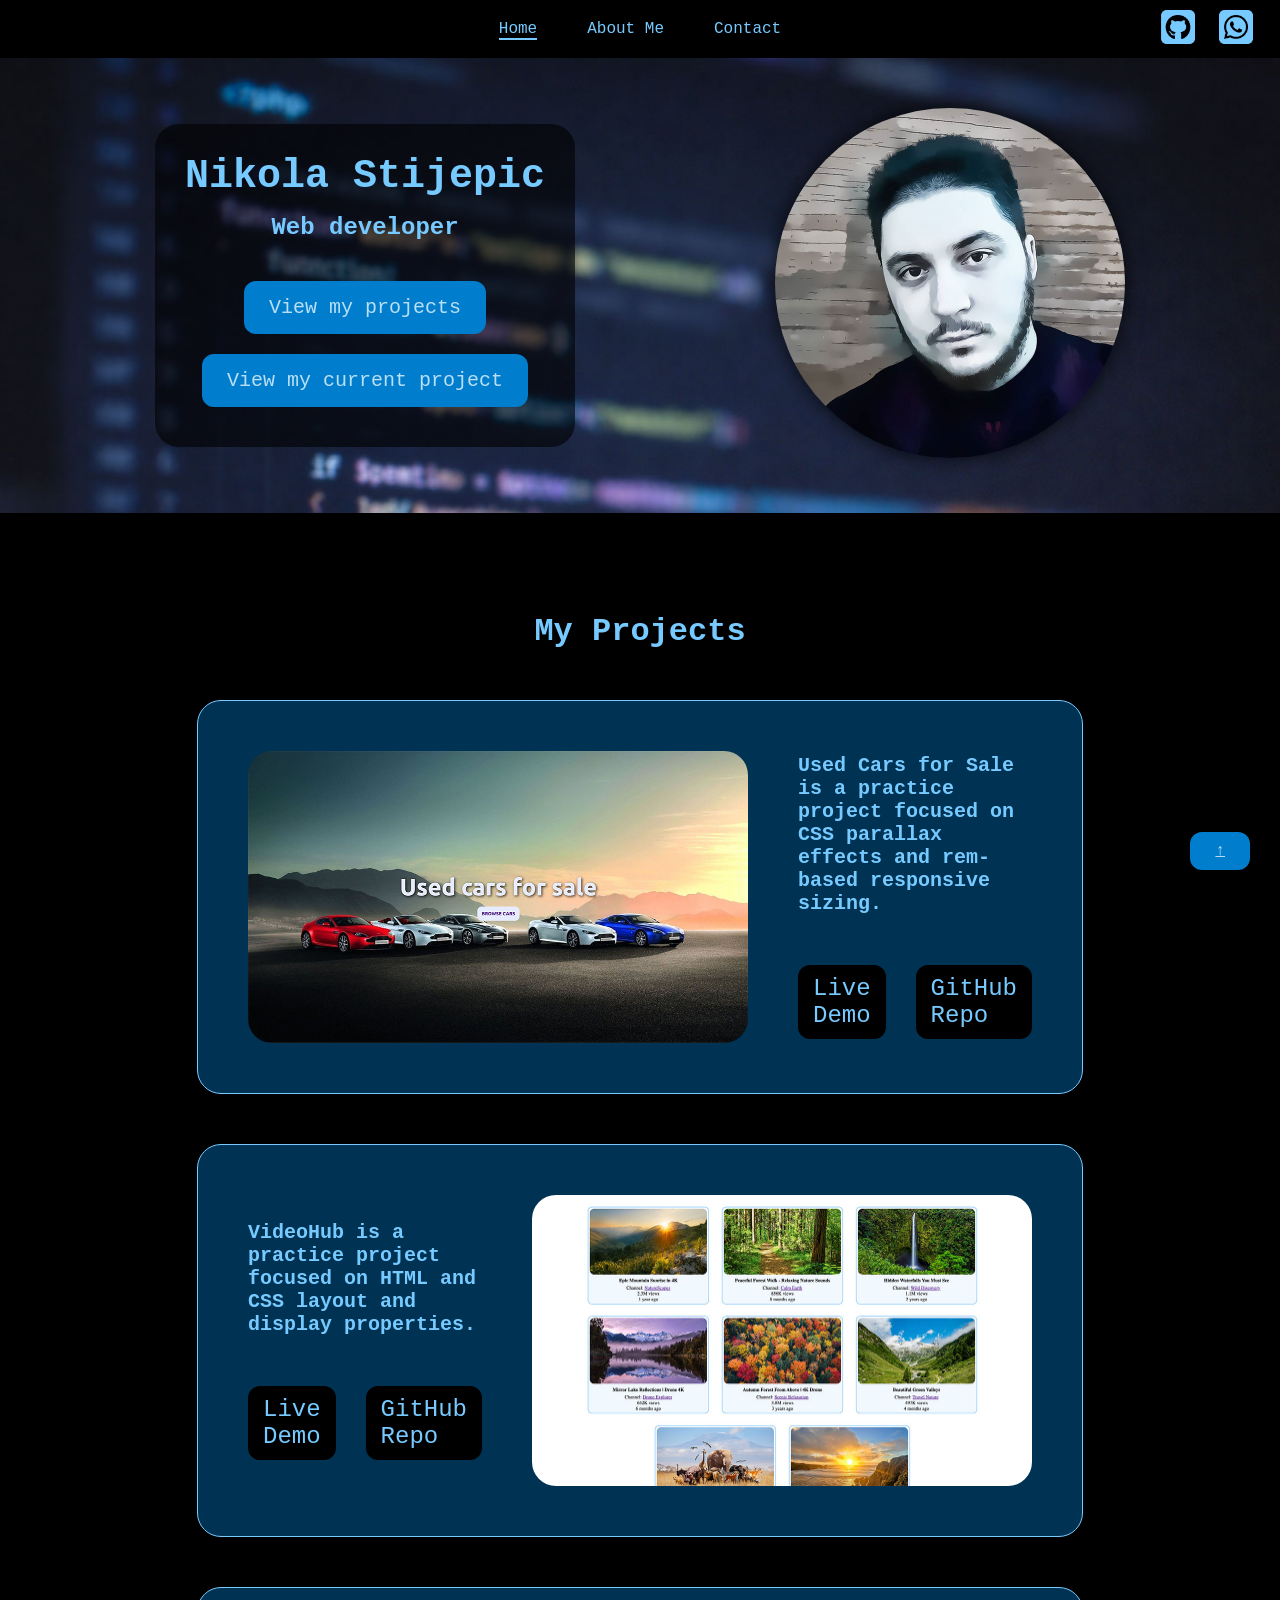
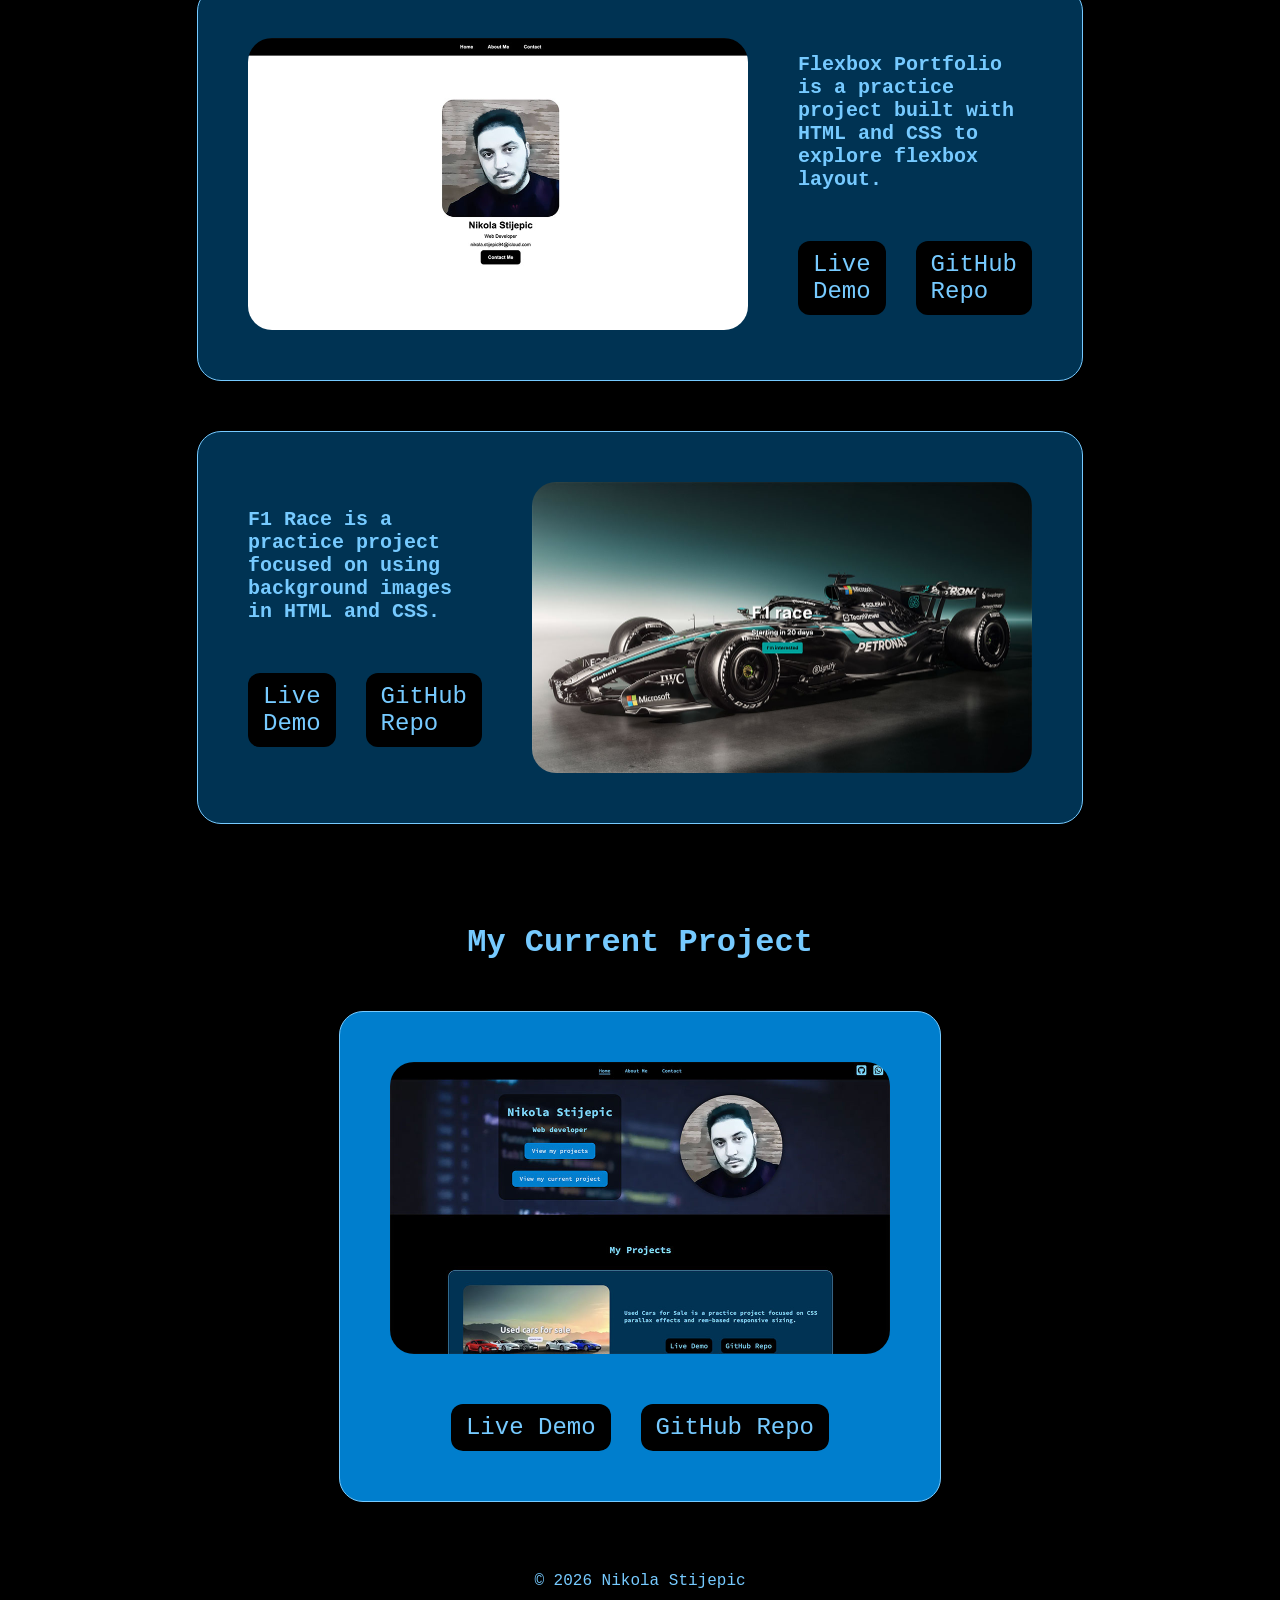
==== commit 26765762: "Add back-to-top button" ====
--- a/index.html
+++ b/index.html
@@ -11,7 +11,7 @@
 		<title>Nikola Stijepic Portfolio - Home</title>
 		<meta name="viewport" content="width=device-width, initial-scale=1.0" />
 	</head>
-	<body>
+	<body #top>
 		<header>
 			<nav class="nav-bar flex justify-center align-center">
 				<ul class="nav-links flex justify-center align-center">
@@ -194,5 +194,6 @@
 		<footer class="footer flex justify-center align-center">
 			<p>&COPY; 2026 Nikola Stijepic</p>
 		</footer>
+		<a href="#top" class="back-to-top" aria-label="Back to top">↑</a>
 	</body>
 </html>
--- a/css/style.css
+++ b/css/style.css
@@ -15,6 +15,7 @@
 	padding: 0;
 	box-sizing: border-box;
 }
+
 html {
 	background-color: var(--background);
 	scroll-behavior: smooth;
@@ -253,6 +254,18 @@
 	margin-top: 50px;
 }
 
+/* --- Back To Top Button --- */
+
+.back-to-top {
+	position: fixed;
+	bottom: 30px;
+	right: 30px;
+	background-color: var(--primary-dark);
+	color: var(--primary-light);
+	padding: 10px 25px;
+	border-radius: var(--radius-md);
+}
+
 /* ---------- CONTACT PAGE ----------- */
 
 .contact-section {
@@ -284,6 +297,11 @@
 	font-size: 1.1rem;
 }
 
+.form-group placeholder {
+	text-align: left;
+	gap: 5px;
+}
+
 .contact-form input,
 .contact-form textarea {
 	padding: 12px;
@@ -297,6 +315,12 @@
 .contact-form textarea:focus {
 	outline: none;
 	border-color: var(--primary-dark);
+}
+
+.contact-form input::placeholder,
+.contact-form textarea::placeholder {
+	color: var(--primary-dark);
+	opacity: 0.75;
 }
 
 .contact-form button {
@@ -357,7 +381,6 @@
 		margin-top: 50px;
 		font-size: 1.8rem;
 	}
-
 	.project-card {
 		border-radius: var(--radius-md);
 		gap: 35px;
@@ -382,6 +405,11 @@
 		font-size: 1.3rem;
 		border-radius: var(--radius-sm);
 		padding: 10px 13px;
+	}
+	.back-to-top {
+		bottom: 15px;
+		right: 15px;
+		padding: 12px 25px;
 	}
 	.current-project {
 		gap: 35px;
